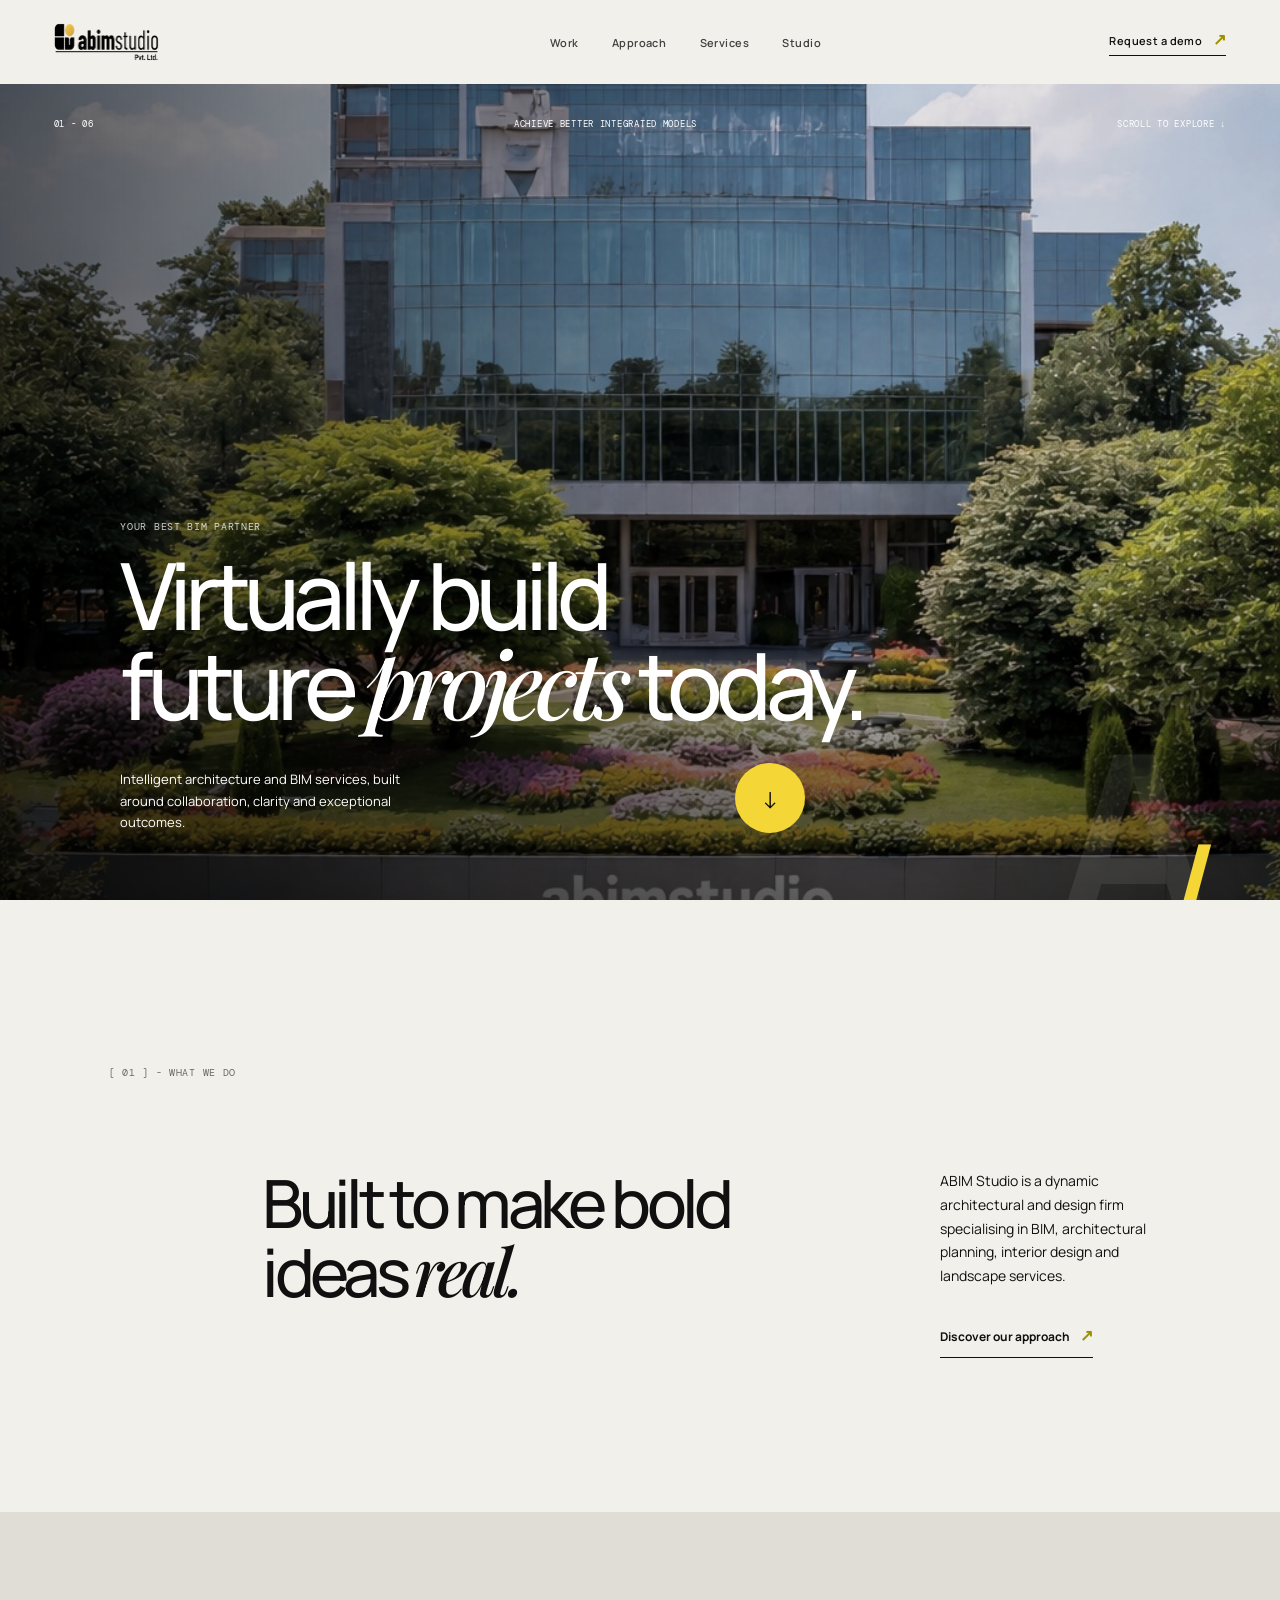
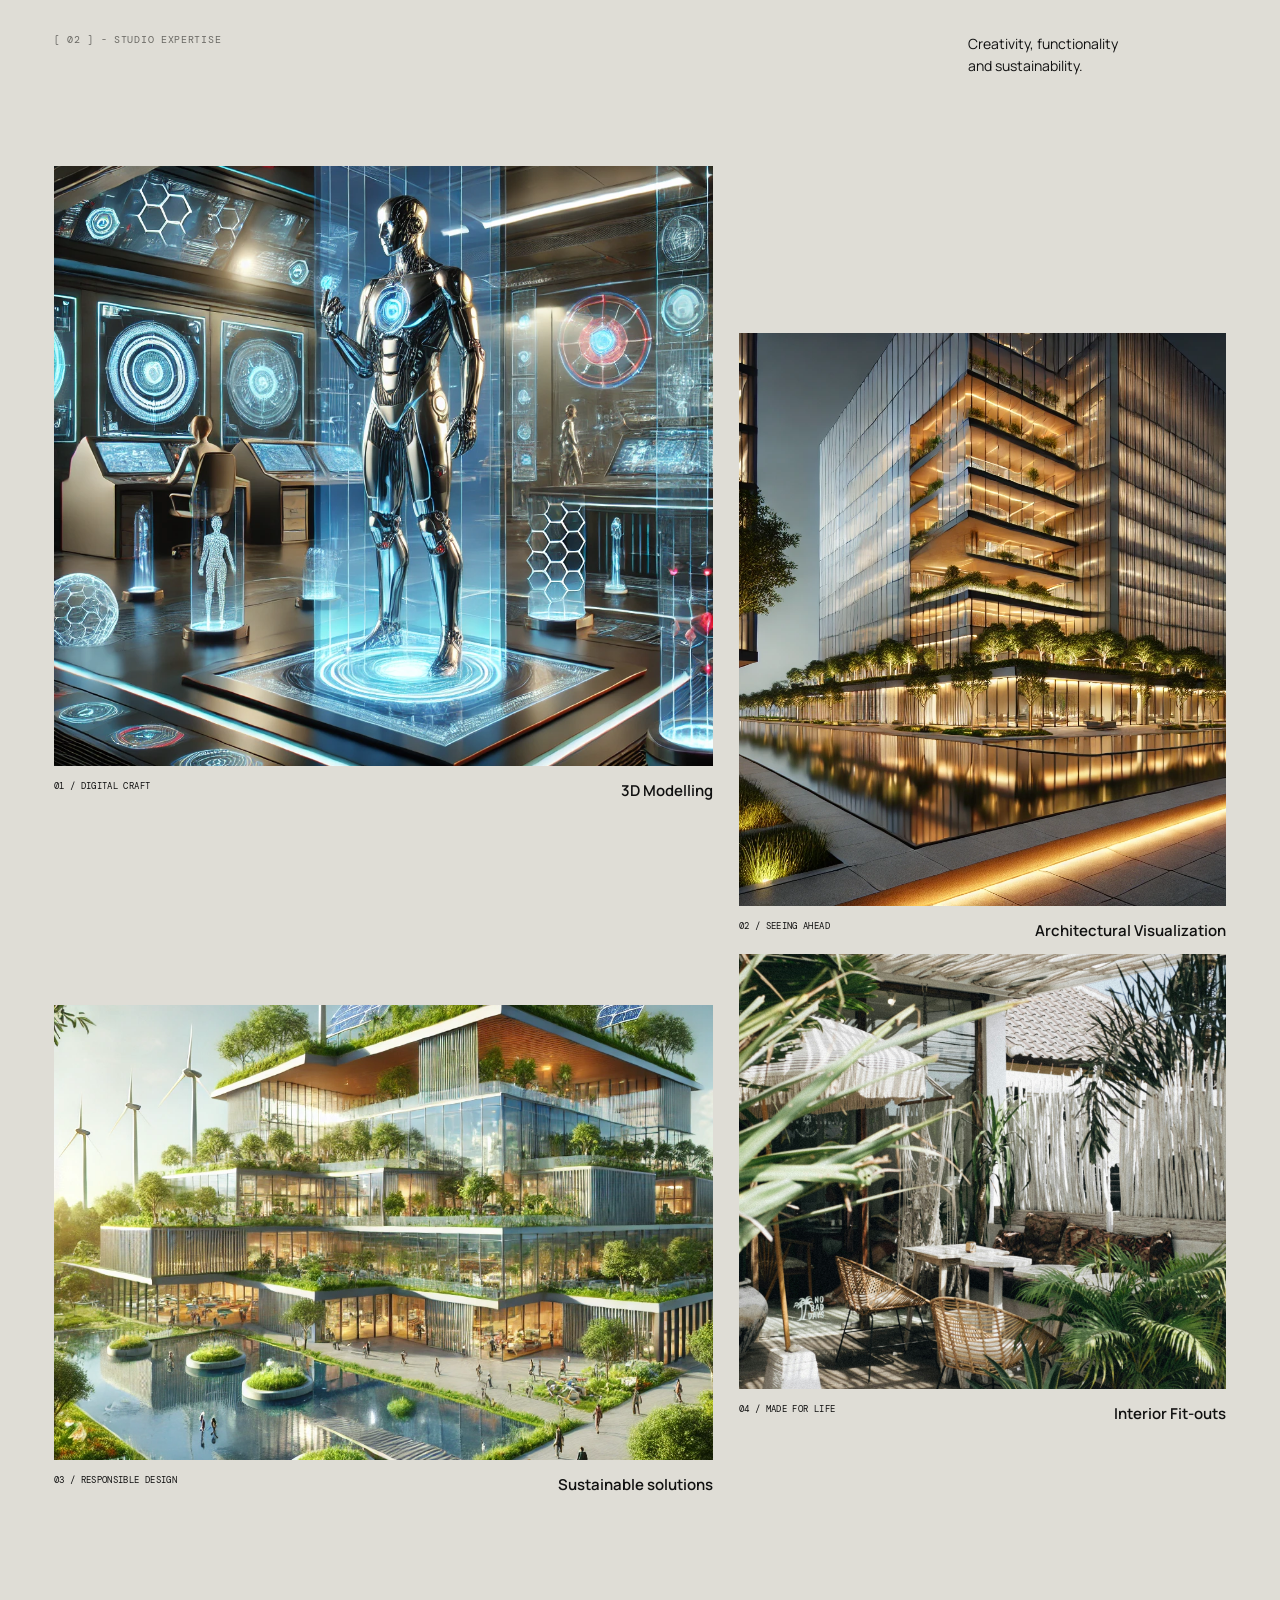
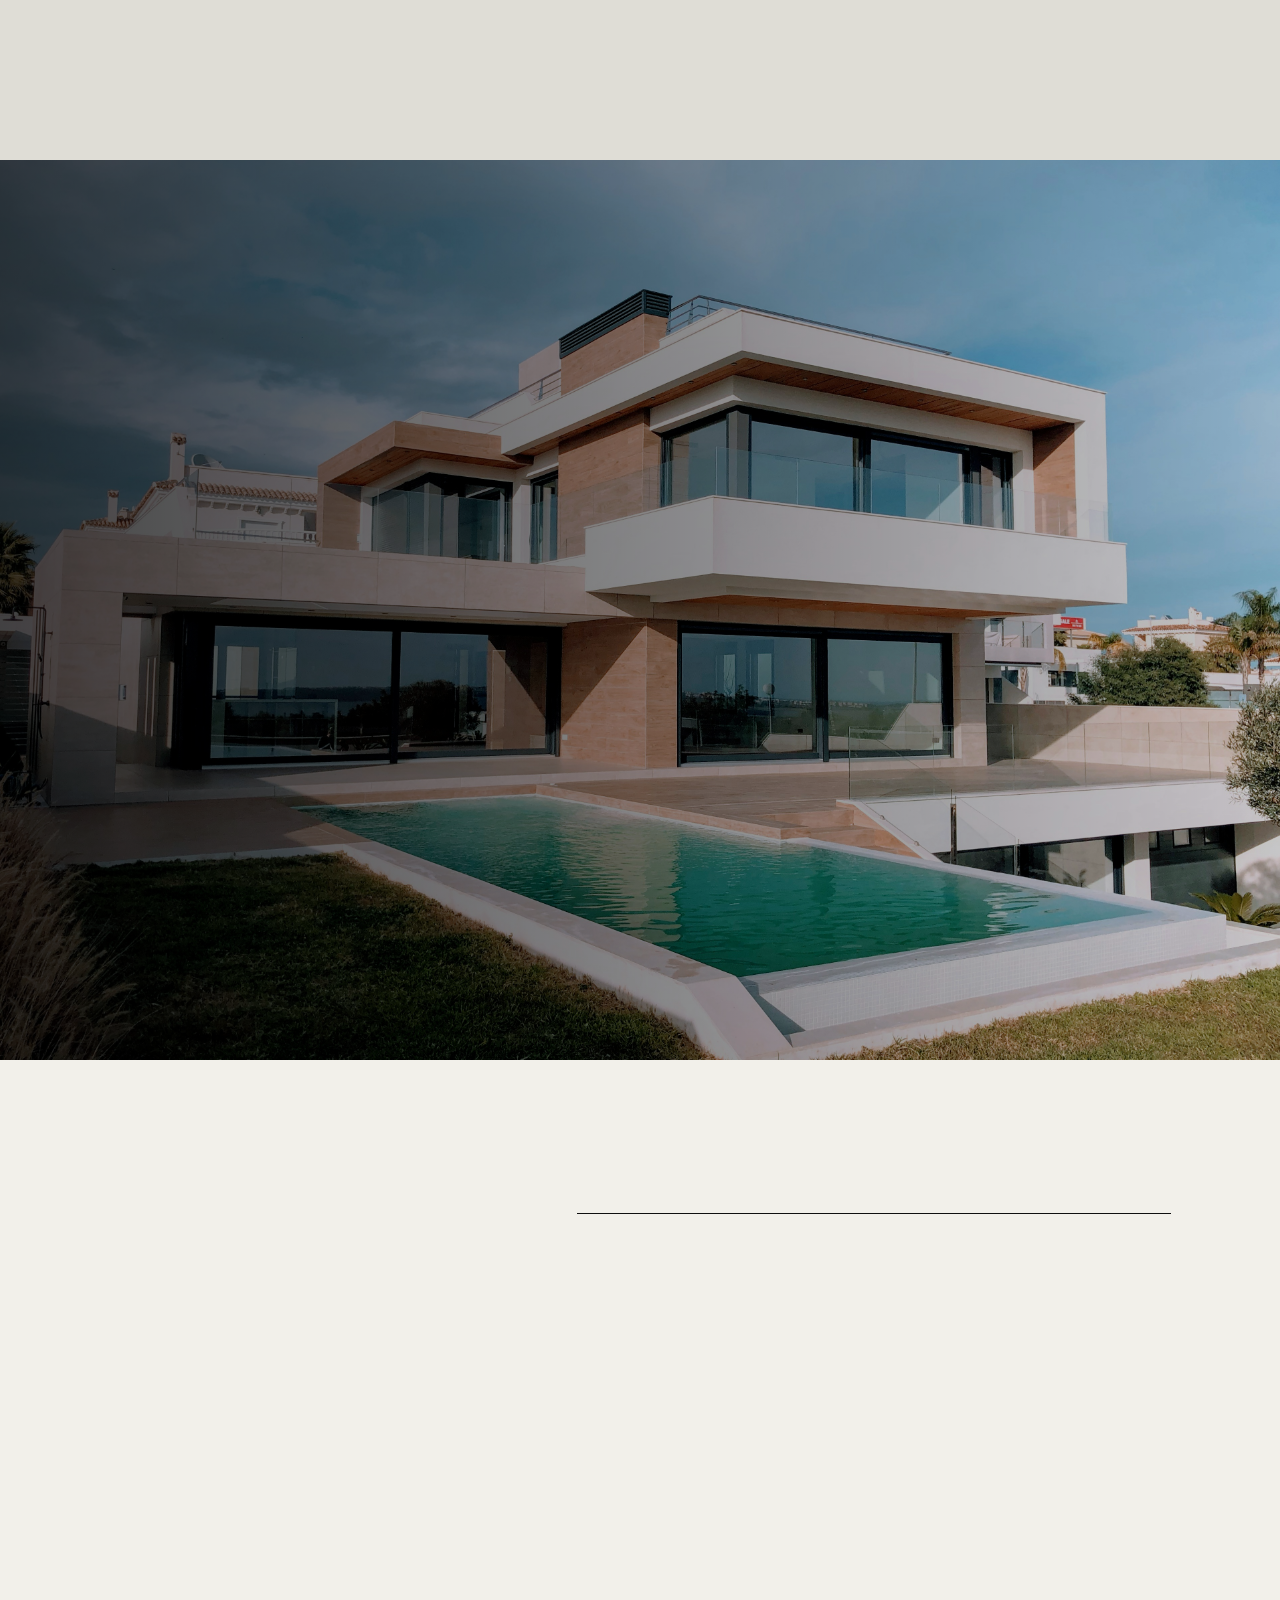
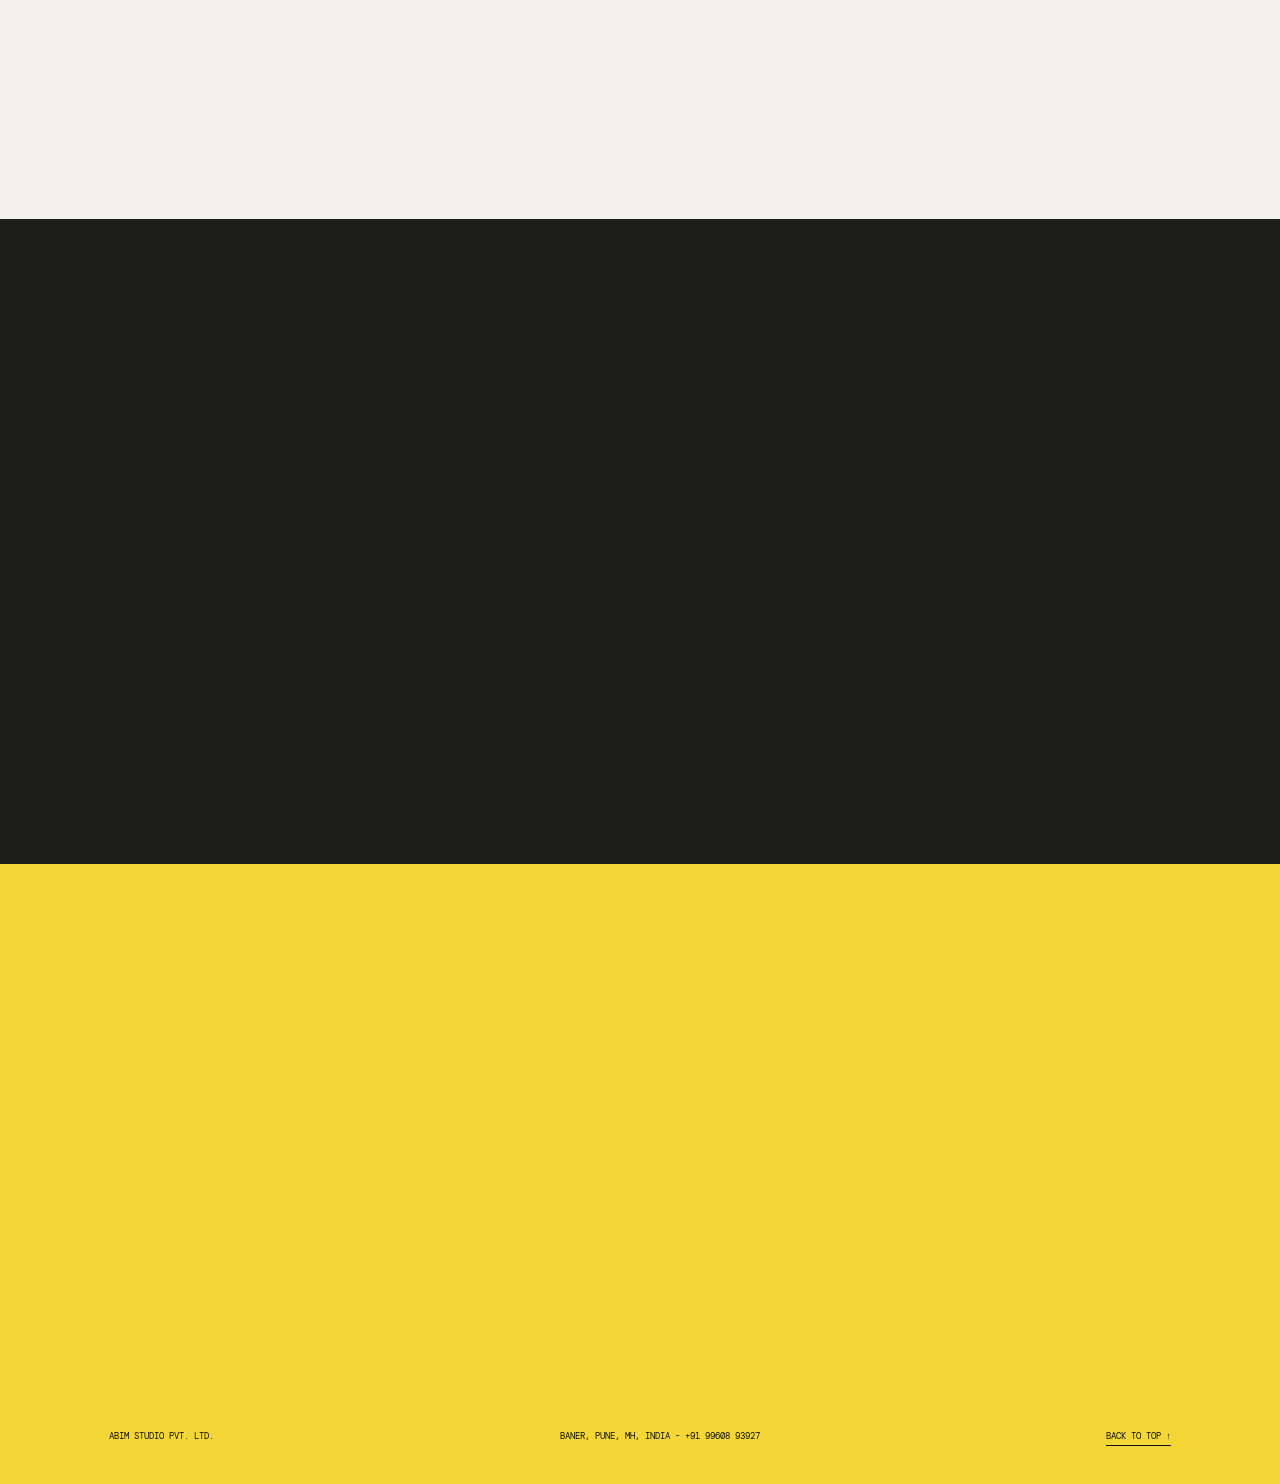
==== index.html @ 3aa5cc23 "Create responsive ABIM Studio website" ====
<!doctype html>
<html lang="en">
  <head>
    <meta charset="UTF-8" />
    <meta name="viewport" content="width=device-width, initial-scale=1.0" />
    <meta name="description" content="ABIM Studio Pvt. Ltd. - Your Best BIM Partner." />
    <title>ABIM Studio Pvt. Ltd. - Your Best BIM Partner</title>
    <link rel="preconnect" href="https://fonts.googleapis.com" />
    <link rel="preconnect" href="https://fonts.gstatic.com" crossorigin />
    <link href="https://fonts.googleapis.com/css2?family=DM+Mono:wght@400;500&family=Manrope:wght@400;500;600;700;800&family=Playfair+Display:ital,wght@0,500;0,600;1,500&display=swap" rel="stylesheet" />
    <link rel="stylesheet" href="style.css" />
  </head>
  <body>
    <div class="cursor-orb" aria-hidden="true"></div>
    <header class="site-header">
      <a class="brand" href="#top" aria-label="ABIM Studio home"><img src="static/images/Logo%20copy.png" alt="ABIM Studio Pvt. Ltd." /></a>
      <nav class="desktop-nav" aria-label="Main navigation"><a href="#work">Work</a><a href="#approach">Approach</a><a href="#services">Services</a><a href="#studio">Studio</a></nav>
      <a class="header-cta" href="#contact">Request a demo <span>&nearr;</span></a>
      <button class="menu-toggle" aria-label="Open menu" aria-expanded="false"><span></span><span></span></button>
    </header>
    <div class="mobile-menu" aria-hidden="true"><a href="#work">Work</a><a href="#approach">Approach</a><a href="#services">Services</a><a href="#studio">Studio</a><a href="#contact">Contact</a></div>
    <main id="top">
      <section class="hero">
        <div class="hero-image" role="img" aria-label="ABIM Studio architectural project"></div><div class="hero-scrim"></div>
        <div class="hero-topline"><span>01 - 06</span><span>Achieve Better Integrated Models</span><span>Scroll to explore &darr;</span></div>
        <div class="hero-content">
          <p class="eyebrow light reveal">Your best BIM partner</p>
          <h1 class="reveal">Virtually build<br />future <i>projects</i> today.</h1>
          <div class="hero-bottom reveal"><p>Intelligent architecture and BIM services, built around collaboration, clarity and exceptional outcomes.</p><a class="round-link" href="#work" aria-label="Explore ABIM Studio expertise">&darr;</a></div>
        </div>
        <div class="hero-number" aria-hidden="true">A<span>/</span></div>
      </section>
      <section class="intro" id="approach">
        <p class="section-label reveal">[ 01 ] - What we do</p>
        <div class="intro-copy"><h2 class="reveal">Built to make bold ideas <i>real.</i></h2><div class="intro-detail reveal"><p>ABIM Studio is a dynamic architectural and design firm specialising in BIM, architectural planning, interior design and landscape services.</p><a class="text-link" href="#services">Discover our approach <span>&nearr;</span></a></div></div>
      </section>
      <section class="projects" id="work">
        <div class="projects-head"><p class="section-label reveal">[ 02 ] - Studio expertise</p><p class="reveal">Creativity, functionality<br />and sustainability.</p></div>
        <div class="project-grid">
          <article class="project project-feature reveal"><a href="#services" class="project-image"><img src="static/images/3d%20modeling.webp" alt="3D architectural model" /><span class="project-arrow">&nearr;</span></a><div class="project-meta"><span>01 / Digital craft</span><h3>3D Modelling</h3></div></article>
          <article class="project project-tall reveal"><a href="#services" class="project-image"><img src="static/images/Architectural%20Visualization.webp" alt="Architectural visualisation" /><span class="project-arrow">&nearr;</span></a><div class="project-meta"><span>02 / Seeing ahead</span><h3>Architectural Visualization</h3></div></article>
          <article class="project project-wide reveal"><a href="#services" class="project-image"><img src="static/images/Sustainable%20Design%20Solutions.webp" alt="Sustainable building design" /><span class="project-arrow">&nearr;</span></a><div class="project-meta"><span>03 / Responsible design</span><h3>Sustainable solutions</h3></div></article>
          <article class="project project-small reveal"><a href="#services" class="project-image"><img src="static/images/Interior%20fit.jpg" alt="Interior fit out" /><span class="project-arrow">&nearr;</span></a><div class="project-meta"><span>04 / Made for life</span><h3>Interior Fit-outs</h3></div></article>
        </div>
        <a class="all-projects reveal" href="#services">Explore all services <span>&nearr;</span></a>
      </section>
      <section class="statement"><div class="statement-image"></div><div class="statement-content"><p class="section-label light reveal">[ 03 ] - Better together</p><blockquote class="reveal">&ldquo;We bring your vision to life with the clarity,<br /><i>craft and confidence to build it well.</i>&rdquo;</blockquote><span class="quote-attribution reveal">- ABIM STUDIO PVT. LTD.</span></div></section>
      <section class="services" id="services">
        <div class="services-title"><p class="section-label reveal">[ 04 ] - Capabilities</p><h2 class="reveal">Thinking in<br /><i>dimensions.</i></h2></div>
        <div class="service-list">
          <article class="service reveal"><span>01</span><h3>3D Modelling</h3><p>Detailed digital representations for visual exploration and a precise understanding of space.</p><span class="service-icon">&nearr;</span></article>
          <article class="service reveal"><span>02</span><h3>Architectural Visualization</h3><p>High-quality images and animation that make confident decisions possible before construction.</p><span class="service-icon">&nearr;</span></article>
          <article class="service reveal"><span>03</span><h3>Project Clash Coordination</h3><p>Potential conflicts identified and resolved early for seamless project execution.</p><span class="service-icon">&nearr;</span></article>
          <article class="service reveal"><span>04</span><h3>Construction Documentation</h3><p>Precise drawings and specifications that protect design intent through construction.</p><span class="service-icon">&nearr;</span></article>
        </div>
      </section>
      <section class="studio" id="studio"><div class="studio-image reveal"><img src="static/images/why%20abim%20page.webp" alt="ABIM Studio architectural work" /></div><div class="studio-copy"><p class="section-label reveal">[ 05 ] - The studio</p><h2 class="reveal">A practice for<br />the <i>possible.</i></h2><p class="reveal">We combine innovative design thinking with BIM expertise to deliver intelligent, efficient building models and superior project outcomes.</p><a class="text-link reveal" href="#contact">Work with us <span>&nearr;</span></a></div></section>
      <section class="contact" id="contact"><p class="section-label light reveal">[ 06 ] - Contact</p><h2 class="reveal">Have something<br /><i>worth building?</i></h2><a class="contact-link reveal" href="mailto:admin@abimstudio.in">admin@abimstudio.in <span>&nearr;</span></a><div class="contact-foot"><span>ABIM Studio Pvt. Ltd.</span><span>Baner, Pune, MH, India - +91 99608 93927</span><a href="#top">Back to top &uarr;</a></div></section>
    </main>
    <script src="script.js"></script>
  </body>
</html>
---- style.css ----
:root{--ink:#101010;--paper:#f2f0ea;--acid:#f4d737;--line:#c9c7c0;--muted:#6a6964;--sans:"Manrope",Arial,sans-serif;--serif:"Playfair Display",Georgia,serif;--mono:"DM Mono",monospace}*{box-sizing:border-box}html{scroll-behavior:smooth}body{margin:0;background:var(--paper);color:var(--ink);font-family:var(--sans);cursor:none}a{color:inherit;text-decoration:none}.site-header{align-items:center;background:var(--paper);color:var(--ink);display:flex;height:84px;justify-content:space-between;left:0;padding:0 4.2vw;position:absolute;right:0;top:0;z-index:20}.brand{align-items:center;display:flex}.brand img{display:block;height:38px;width:auto}.desktop-nav{display:flex;gap:2.6vw;margin-left:8vw}.desktop-nav a,.header-cta{font-size:11px;font-weight:600;letter-spacing:.04em}.desktop-nav a{opacity:.78}.desktop-nav a:hover{opacity:1}.header-cta{border-bottom:1px solid var(--ink);padding-bottom:5px}.header-cta span,.text-link span,.contact-link span{color:#9b9100;font-size:16px;margin-left:8px}.menu-toggle,.mobile-menu{display:none}.hero{background:#191919;color:#fff;height:max(700px,100vh);min-height:680px;overflow:hidden;position:relative}.hero-image,.hero-scrim{inset:0;position:absolute}.hero-image{animation:slowZoom 18s ease-out both;background:url("static/images/abimstudio.jpeg") center 50%/cover no-repeat;filter:saturate(.72)}.hero-scrim{background:linear-gradient(90deg,rgba(0,0,0,.63),rgba(0,0,0,.10) 68%),linear-gradient(0deg,rgba(0,0,0,.58),transparent 40%)}.hero-topline{display:flex;font:9px var(--mono);justify-content:space-between;left:4.2vw;letter-spacing:.08em;position:absolute;right:4.2vw;top:118px;text-transform:uppercase}.hero-content{bottom:7.4vh;left:9.4vw;position:absolute;right:9.4vw;z-index:2}.eyebrow,.section-label{font:10px var(--mono);letter-spacing:.07em;text-transform:uppercase}.light{color:rgba(255,255,255,.78)}.hero h1{font-size:clamp(54px,7.25vw,118px);font-weight:500;letter-spacing:-.073em;line-height:.94;margin:18px 0 35px;max-width:1000px}.hero h1 i,.intro h2 i,.statement i,.services h2 i,.studio h2 i,.contact h2 i{font-family:var(--serif);font-weight:500}.hero-bottom{align-items:end;display:flex;justify-content:space-between;max-width:685px}.hero-bottom p{font-size:13px;line-height:1.65;margin:0;max-width:285px}.round-link{align-items:center;background:var(--acid);border-radius:50%;color:#111;display:flex;font-size:23px;height:70px;justify-content:center;transition:transform .3s;width:70px}.round-link:hover{transform:rotate(-35deg)}.hero-number{bottom:-24px;color:rgba(255,255,255,.08);font-size:230px;font-weight:700;letter-spacing:-.17em;line-height:.8;position:absolute;right:8vw}.hero-number span{color:var(--acid);font-size:105px}.intro{padding:13vw 8.5vw 12vw}.section-label{color:var(--muted);margin:0}.intro-copy{display:grid;gap:7vw;grid-template-columns:1.65fr .65fr;margin:7vw 0 0 12vw}.intro h2,.services h2,.studio h2,.contact h2{font-size:clamp(39px,5.2vw,84px);font-weight:500;letter-spacing:-.07em;line-height:1.01;margin:0}.intro-detail{align-self:end;font-size:14px;line-height:1.7}.intro-detail p{margin:0 0 34px}.text-link{border-bottom:1px solid var(--ink);display:inline-block;font-size:12px;font-weight:700;padding-bottom:8px}.projects{background:#dfddd6;padding:9.5vw 4.2vw}.projects-head{align-items:start;display:flex;justify-content:space-between;margin-bottom:7vw}.projects-head>p:last-child{font-size:14px;line-height:1.55;margin:0;width:22%}.project-grid{display:grid;gap:5vw 2vw;grid-template-columns:1.15fr .85fr}.project{margin:0}.project-tall{margin-top:13vw}.project-wide{grid-column:1}.project-small{margin-top:-4vw}.project-image{background:#b0afa9;display:block;overflow:hidden;position:relative}.project-feature .project-image{aspect-ratio:1.1}.project-tall .project-image{aspect-ratio:.85}.project-wide .project-image{aspect-ratio:1.45}.project-small .project-image{aspect-ratio:1.12}.project-image img{display:block;height:100%;object-fit:cover;transition:transform .7s cubic-bezier(.2,.65,.2,1);width:100%}.project-image:hover img{transform:scale(1.055)}.project-arrow{align-items:center;background:var(--acid);border-radius:50%;bottom:18px;display:flex;font-size:21px;height:48px;justify-content:center;opacity:0;position:absolute;right:18px;transform:translateY(12px);transition:.35s;width:48px}.project-image:hover .project-arrow{opacity:1;transform:none}.project-meta{display:flex;justify-content:space-between;margin-top:14px}.project-meta span{font:9px var(--mono);letter-spacing:.04em;text-transform:uppercase}.project-meta h3{font-size:15px;font-weight:600;margin:0}.all-projects{border-bottom:1px solid var(--ink);display:inline-block;font-size:13px;font-weight:700;margin:9vw 0 0 12vw;padding-bottom:9px}.all-projects span{color:#9b9100;margin-left:8px}.statement{color:#fff;height:80vw;max-height:900px;min-height:640px;overflow:hidden;position:relative}.statement-image{background:linear-gradient(90deg,rgba(0,0,0,.74),rgba(0,0,0,.2)),url("static/images/project.jpg") center/cover;inset:0;position:absolute;transform:scale(1.02)}.statement-content{bottom:12%;left:8.5vw;position:absolute;z-index:1}.statement .section-label{color:var(--acid)}blockquote{font-size:clamp(29px,4.35vw,68px);letter-spacing:-.06em;line-height:1.12;margin:4vw 0 26px}.quote-attribution{font:10px var(--mono);letter-spacing:.09em}.services{display:grid;grid-template-columns:1fr 1.55fr;padding:12vw 8.5vw}.service-list{border-top:1px solid var(--ink);margin-left:4vw}.service{align-items:start;border-bottom:1px solid var(--line);display:grid;gap:2vw;grid-template-columns:40px 1fr 1fr 20px;padding:27px 0}.service>span:first-child{font:10px var(--mono);padding-top:7px}.service h3{font-size:20px;letter-spacing:-.04em;margin:0}.service p{font-size:12px;line-height:1.55;margin:2px 0 0}.service-icon{font-size:18px;transition:transform .3s}.service:hover .service-icon{transform:translate(4px,-4px)}.studio{background:#1d1d1b;color:#fff;display:grid;grid-template-columns:1fr 1fr;min-height:640px}.studio-image{overflow:hidden}.studio-image img{height:100%;object-fit:cover;width:100%}.studio-copy{align-self:center;padding:12% 17%}.studio-copy .section-label{color:var(--acid)}.studio-copy h2{margin:5vw 0 5.5vw}.studio-copy>p:not(.section-label){font-size:14px;line-height:1.7;max-width:390px}.studio-copy .text-link{border-color:#fff;margin-top:27px}.contact{background:var(--acid);min-height:620px;padding:8vw 8.5vw 3vw;position:relative}.contact .section-label{color:#444}.contact h2{margin-top:7vw}.contact-link{border-bottom:1px solid var(--ink);display:inline-block;font-size:clamp(18px,2.2vw,30px);font-weight:600;margin-top:5vw;padding-bottom:9px}.contact-link span{color:var(--ink)}.contact-foot{bottom:3vw;display:flex;font:9px var(--mono);justify-content:space-between;left:8.5vw;position:absolute;right:8.5vw;text-transform:uppercase}.contact-foot a{border-bottom:1px solid var(--ink);padding-bottom:3px}.cursor-orb{background:var(--acid);border-radius:50%;height:13px;left:0;mix-blend-mode:difference;pointer-events:none;position:fixed;top:0;transform:translate(-50%,-50%);transition:width .2s,height .2s;z-index:100}.reveal{opacity:0;transform:translateY(22px);transition:opacity .8s ease,transform .8s cubic-bezier(.2,.65,.2,1)}.reveal.visible{opacity:1;transform:none}@keyframes slowZoom{from{transform:scale(1.08)}to{transform:scale(1)}}
@media(max-width:760px){body{cursor:auto}.cursor-orb{display:none}.site-header{height:72px;padding:0 22px}.brand img{height:31px}.desktop-nav,.header-cta{display:none}.menu-toggle{background:transparent;border:0;display:grid;gap:6px;padding:8px}.menu-toggle span{background:var(--ink);display:block;height:1px;width:26px}.menu-toggle[aria-expanded="true"] span:first-child{transform:translateY(3.5px) rotate(45deg)}.menu-toggle[aria-expanded="true"] span:last-child{transform:translateY(-3.5px) rotate(-45deg)}.mobile-menu{background:var(--acid);display:flex;flex-direction:column;gap:4vh;inset:0;padding:115px 10vw;position:fixed;transform:translateY(-100%);transition:transform .5s cubic-bezier(.2,.7,.2,1);z-index:15}.mobile-menu.open{transform:none}.mobile-menu a{font-size:clamp(38px,10vw,60px);letter-spacing:-.07em}.hero{height:100svh;min-height:600px}.hero-topline{left:22px;right:22px;top:100px}.hero-topline span:nth-child(2){display:none}.hero-content{bottom:42px;left:22px;right:22px}.hero h1{font-size:clamp(47px,13vw,75px);margin:14px 0 27px}.hero-bottom{align-items:end}.hero-bottom p{font-size:11px;max-width:212px}.round-link{height:54px;width:54px}.hero-number{font-size:145px;right:16vw}.hero-number span{font-size:65px}.intro{padding:84px 22px}.intro-copy{display:block;margin:50px 0 0}.intro h2{font-size:42px}.intro-detail{font-size:13px;margin-top:44px;max-width:330px}.projects{padding:74px 22px}.projects-head{display:block;margin-bottom:52px}.projects-head>p:last-child{font-size:12px;margin-top:28px;width:auto}.project-grid{display:block}.project{margin:0 0 48px!important}.project-tall .project-image{aspect-ratio:1.06}.project-wide .project-image{aspect-ratio:1.15}.project-meta{display:block;margin-top:11px}.project-meta h3{font-size:15px;margin-top:6px}.all-projects{margin:25px 0 0}.statement{height:122vw;min-height:530px}.statement-content{bottom:52px;left:22px;right:22px}blockquote{font-size:30px;margin:40px 0 20px}.services{display:block;padding:78px 22px}.services h2{font-size:48px;margin-top:44px}.service-list{margin:57px 0 0}.service{gap:10px;grid-template-columns:25px 1fr 18px;padding:22px 0}.service p{grid-column:2/4;margin-top:0}.service h3{font-size:18px}.studio{display:flex;flex-direction:column;min-height:0}.studio-image{height:83vw}.studio-copy{padding:68px 22px 76px}.studio-copy h2{font-size:49px;margin:39px 0}.studio-copy>p:not(.section-label){font-size:13px}.contact{min-height:570px;padding:68px 22px 25px}.contact h2{font-size:48px;margin-top:58px}.contact-link{font-size:19px;margin-top:55px}.contact-foot{bottom:25px;left:22px;right:22px}.contact-foot span:nth-child(2){display:none}}@media(prefers-reduced-motion:reduce){*,html{scroll-behavior:auto!important;transition:none!important;animation:none!important}.reveal{opacity:1;transform:none}}
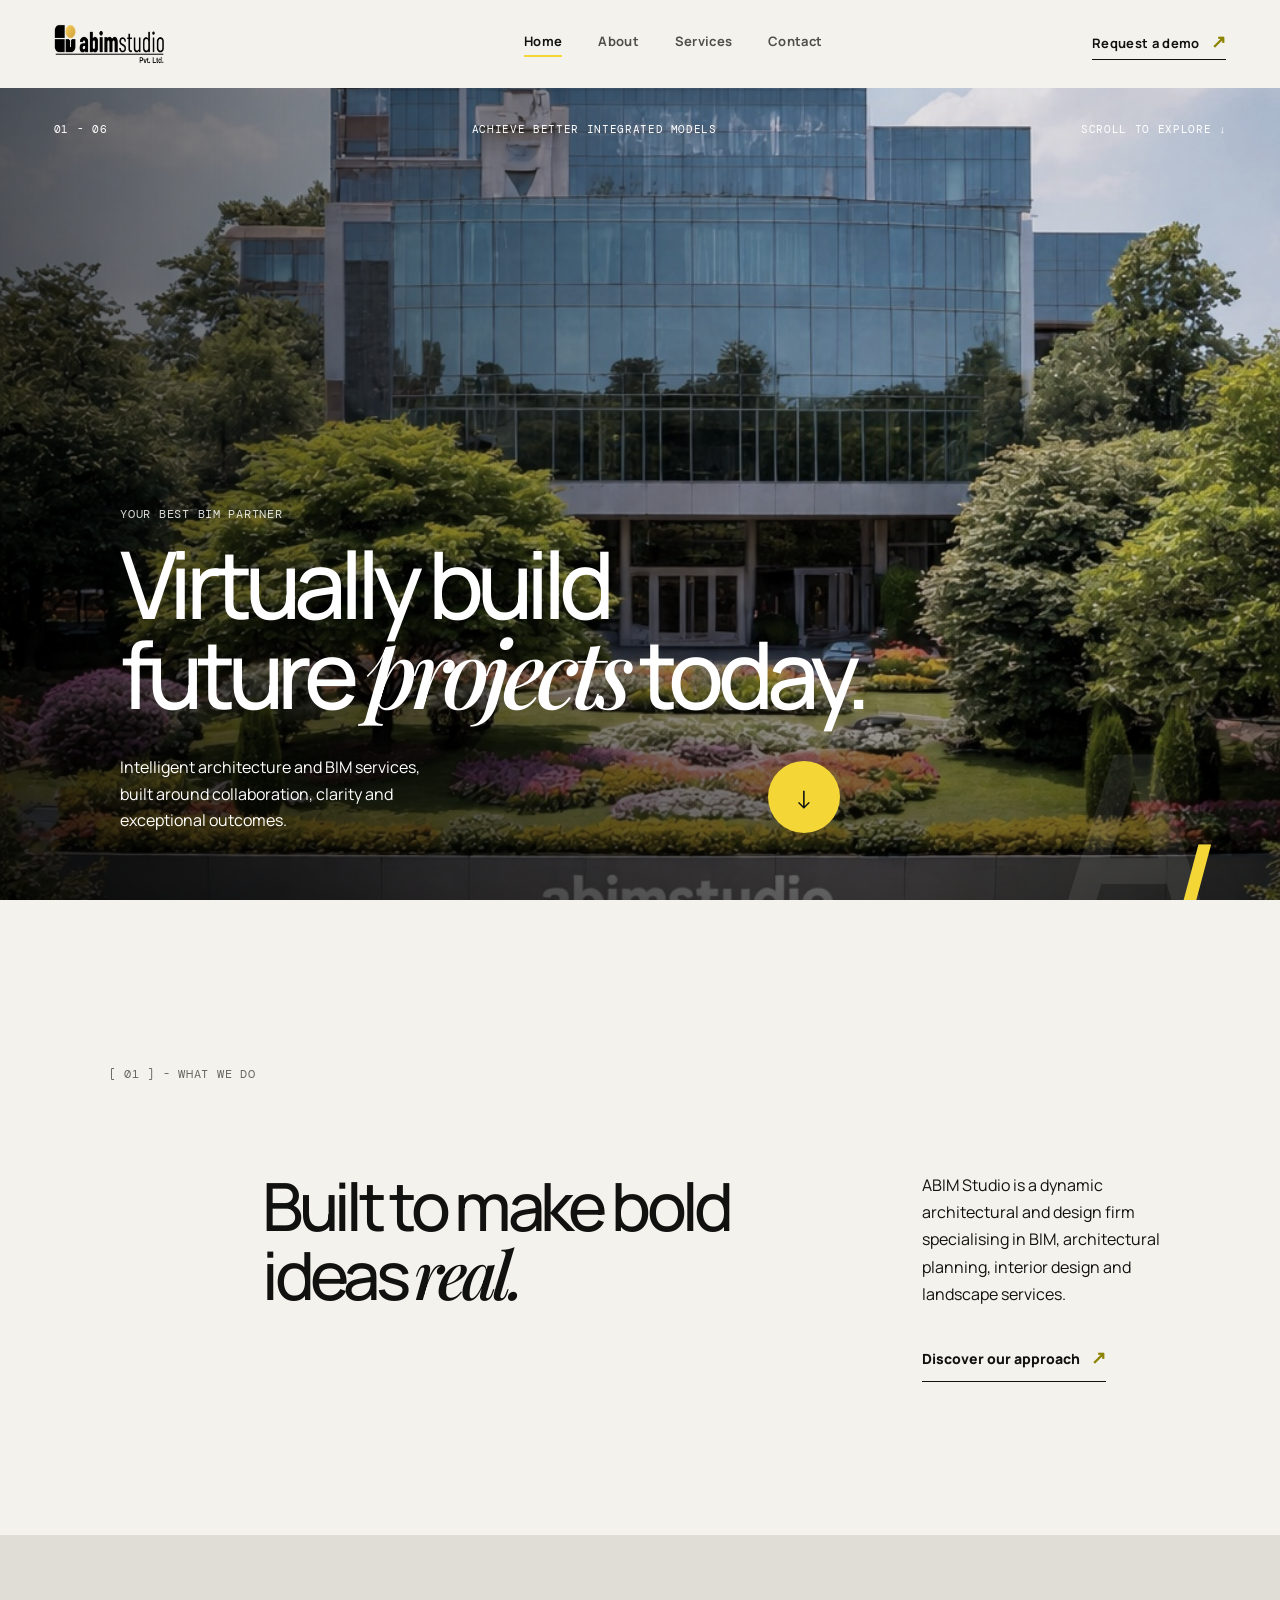
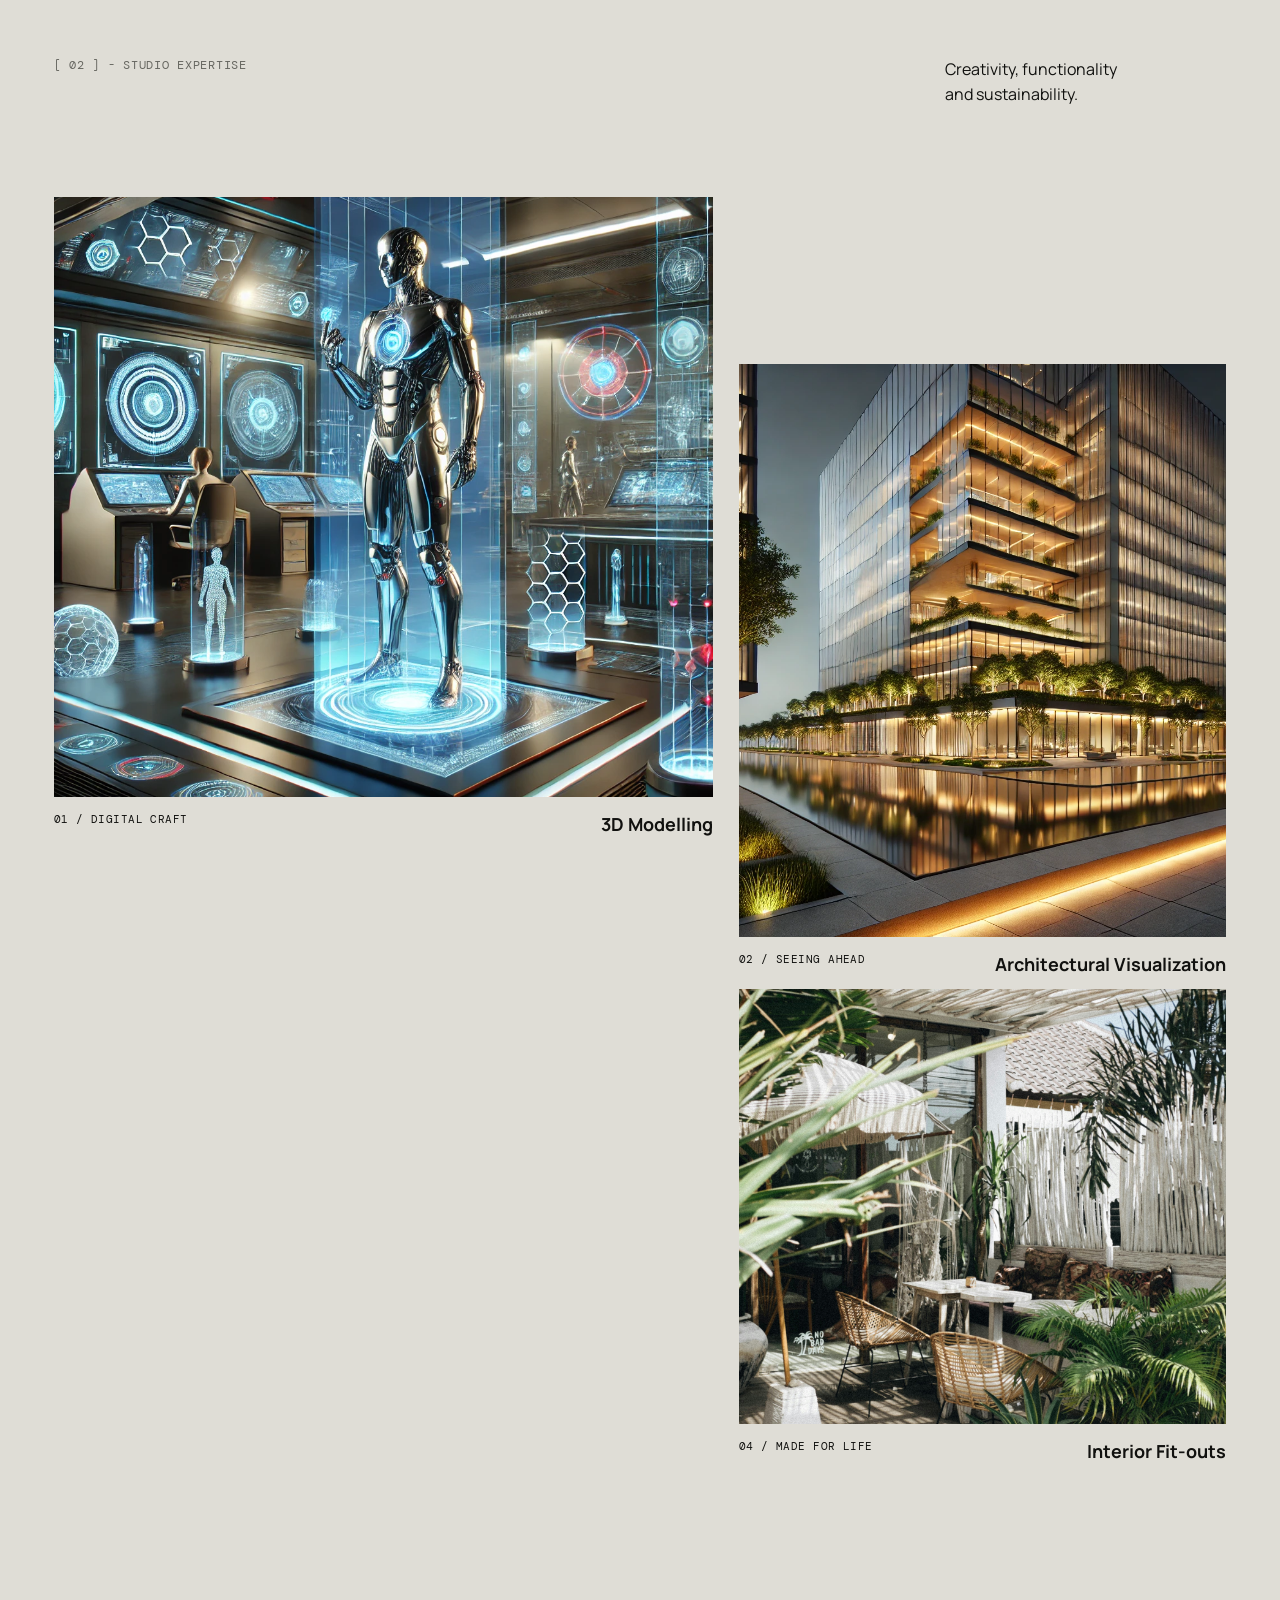
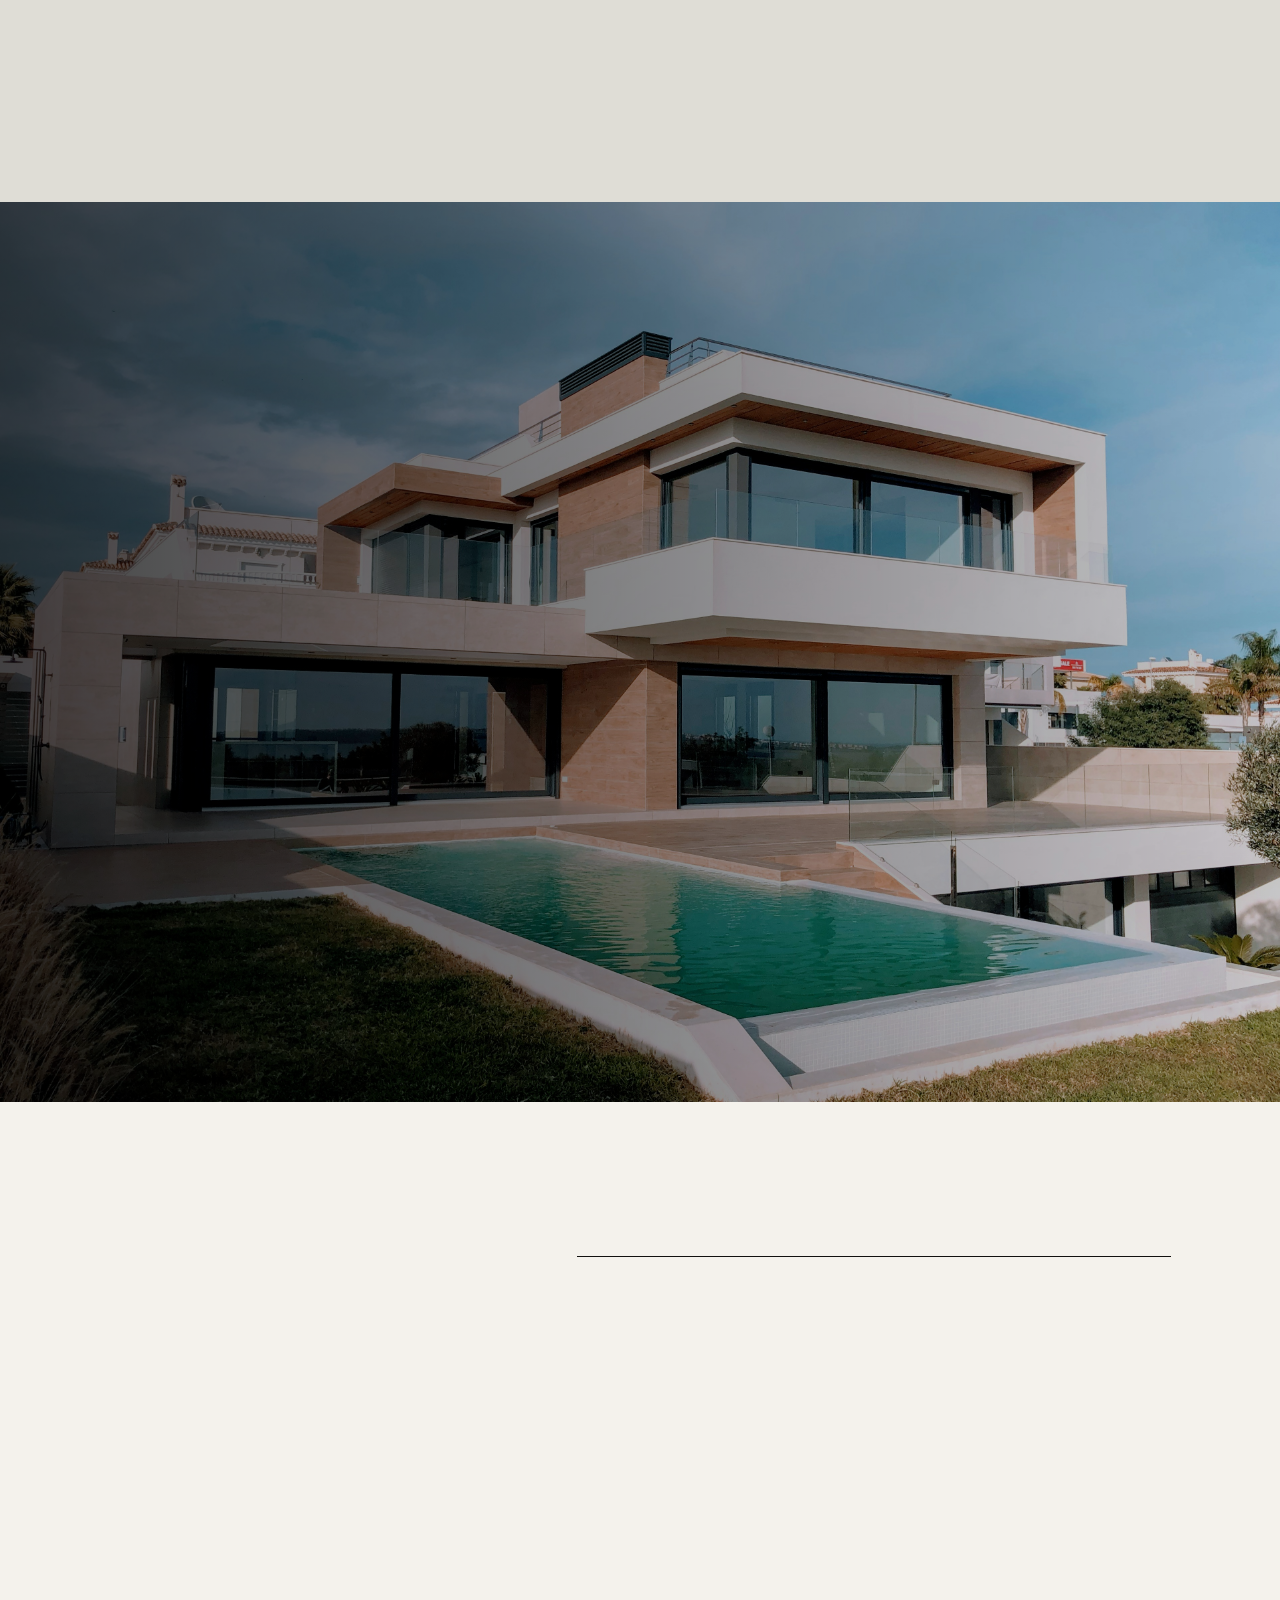
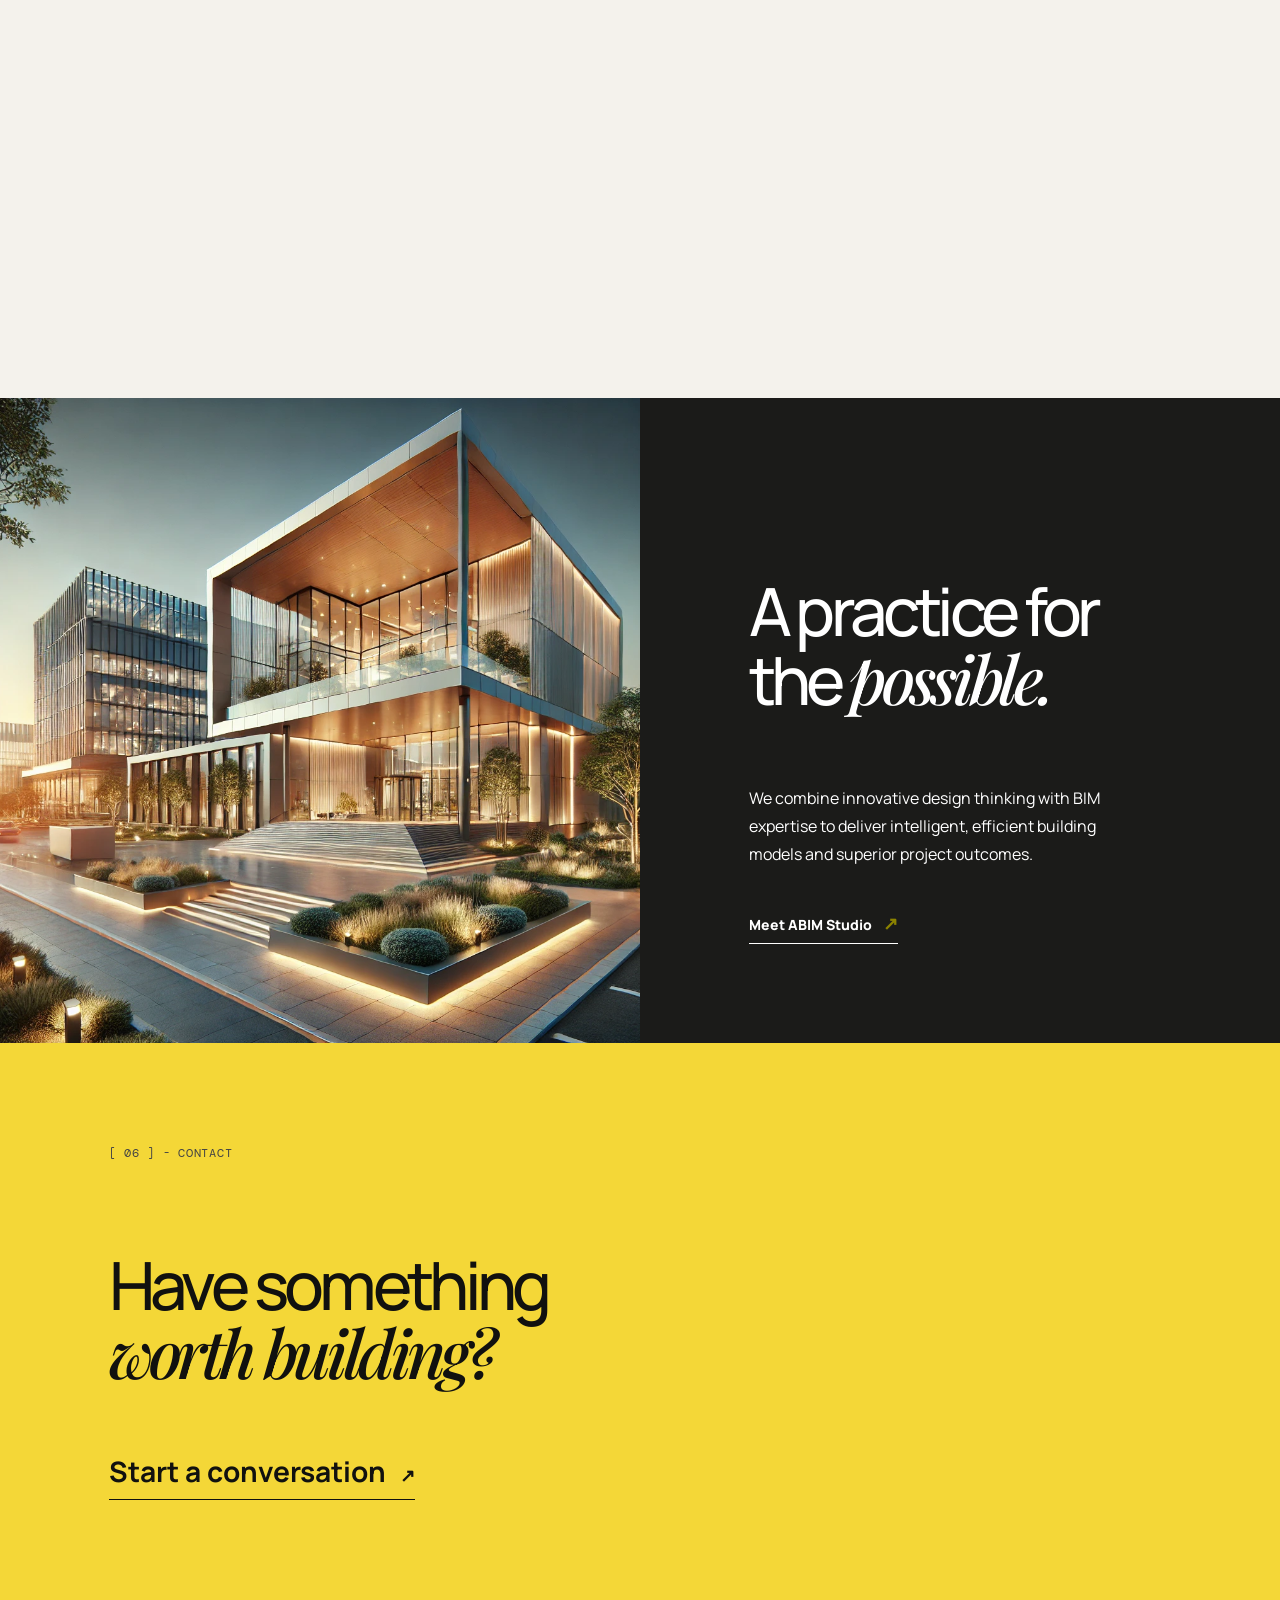
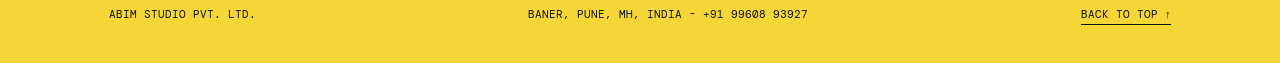
==== commit 1d06d7c4: "Improve typography and add ABIM multipage website" ====
--- a/index.html
+++ b/index.html
@@ -11,14 +11,13 @@
     <link rel="stylesheet" href="style.css" />
   </head>
   <body>
-    <div class="cursor-orb" aria-hidden="true"></div>
     <header class="site-header">
       <a class="brand" href="#top" aria-label="ABIM Studio home"><img src="static/images/Logo%20copy.png" alt="ABIM Studio Pvt. Ltd." /></a>
-      <nav class="desktop-nav" aria-label="Main navigation"><a href="#work">Work</a><a href="#approach">Approach</a><a href="#services">Services</a><a href="#studio">Studio</a></nav>
-      <a class="header-cta" href="#contact">Request a demo <span>&nearr;</span></a>
+      <nav class="desktop-nav" aria-label="Main navigation"><a href="index.html" aria-current="page">Home</a><a href="about.html">About</a><a href="services.html">Services</a><a href="contact.html">Contact</a></nav>
+      <a class="header-cta" href="https://wa.me/919960893927" target="_blank" rel="noopener">Request a demo <span>&nearr;</span></a>
       <button class="menu-toggle" aria-label="Open menu" aria-expanded="false"><span></span><span></span></button>
     </header>
-    <div class="mobile-menu" aria-hidden="true"><a href="#work">Work</a><a href="#approach">Approach</a><a href="#services">Services</a><a href="#studio">Studio</a><a href="#contact">Contact</a></div>
+    <div class="mobile-menu" aria-hidden="true"><a href="index.html">Home</a><a href="about.html">About</a><a href="services.html">Services</a><a href="contact.html">Contact</a></div>
     <main id="top">
       <section class="hero">
         <div class="hero-image" role="img" aria-label="ABIM Studio architectural project"></div><div class="hero-scrim"></div>
@@ -42,7 +41,7 @@
           <article class="project project-wide reveal"><a href="#services" class="project-image"><img src="static/images/Sustainable%20Design%20Solutions.webp" alt="Sustainable building design" /><span class="project-arrow">&nearr;</span></a><div class="project-meta"><span>03 / Responsible design</span><h3>Sustainable solutions</h3></div></article>
           <article class="project project-small reveal"><a href="#services" class="project-image"><img src="static/images/Interior%20fit.jpg" alt="Interior fit out" /><span class="project-arrow">&nearr;</span></a><div class="project-meta"><span>04 / Made for life</span><h3>Interior Fit-outs</h3></div></article>
         </div>
-        <a class="all-projects reveal" href="#services">Explore all services <span>&nearr;</span></a>
+        <a class="all-projects reveal" href="services.html">Explore all six services <span>&nearr;</span></a>
       </section>
       <section class="statement"><div class="statement-image"></div><div class="statement-content"><p class="section-label light reveal">[ 03 ] - Better together</p><blockquote class="reveal">&ldquo;We bring your vision to life with the clarity,<br /><i>craft and confidence to build it well.</i>&rdquo;</blockquote><span class="quote-attribution reveal">- ABIM STUDIO PVT. LTD.</span></div></section>
       <section class="services" id="services">
@@ -54,8 +53,8 @@
           <article class="service reveal"><span>04</span><h3>Construction Documentation</h3><p>Precise drawings and specifications that protect design intent through construction.</p><span class="service-icon">&nearr;</span></article>
         </div>
       </section>
-      <section class="studio" id="studio"><div class="studio-image reveal"><img src="static/images/why%20abim%20page.webp" alt="ABIM Studio architectural work" /></div><div class="studio-copy"><p class="section-label reveal">[ 05 ] - The studio</p><h2 class="reveal">A practice for<br />the <i>possible.</i></h2><p class="reveal">We combine innovative design thinking with BIM expertise to deliver intelligent, efficient building models and superior project outcomes.</p><a class="text-link reveal" href="#contact">Work with us <span>&nearr;</span></a></div></section>
-      <section class="contact" id="contact"><p class="section-label light reveal">[ 06 ] - Contact</p><h2 class="reveal">Have something<br /><i>worth building?</i></h2><a class="contact-link reveal" href="mailto:admin@abimstudio.in">admin@abimstudio.in <span>&nearr;</span></a><div class="contact-foot"><span>ABIM Studio Pvt. Ltd.</span><span>Baner, Pune, MH, India - +91 99608 93927</span><a href="#top">Back to top &uarr;</a></div></section>
+      <section class="studio" id="studio"><div class="studio-image reveal"><img src="static/images/why%20abim%20page.webp" alt="ABIM Studio architectural work" /></div><div class="studio-copy"><p class="section-label reveal">[ 05 ] - The studio</p><h2 class="reveal">A practice for<br />the <i>possible.</i></h2><p class="reveal">We combine innovative design thinking with BIM expertise to deliver intelligent, efficient building models and superior project outcomes.</p><a class="text-link reveal" href="about.html">Meet ABIM Studio <span>&nearr;</span></a></div></section>
+      <section class="contact" id="contact"><p class="section-label light reveal">[ 06 ] - Contact</p><h2 class="reveal">Have something<br /><i>worth building?</i></h2><a class="contact-link reveal" href="contact.html">Start a conversation <span>&nearr;</span></a><div class="contact-foot"><span>ABIM Studio Pvt. Ltd.</span><span>Baner, Pune, MH, India - +91 99608 93927</span><a href="#top">Back to top &uarr;</a></div></section>
     </main>
     <script src="script.js"></script>
   </body>
--- a/style.css
+++ b/style.css
@@ -1,2 +1,3 @@
-:root{--ink:#101010;--paper:#f2f0ea;--acid:#f4d737;--line:#c9c7c0;--muted:#6a6964;--sans:"Manrope",Arial,sans-serif;--serif:"Playfair Display",Georgia,serif;--mono:"DM Mono",monospace}*{box-sizing:border-box}html{scroll-behavior:smooth}body{margin:0;background:var(--paper);color:var(--ink);font-family:var(--sans);cursor:none}a{color:inherit;text-decoration:none}.site-header{align-items:center;background:var(--paper);color:var(--ink);display:flex;height:84px;justify-content:space-between;left:0;padding:0 4.2vw;position:absolute;right:0;top:0;z-index:20}.brand{align-items:center;display:flex}.brand img{display:block;height:38px;width:auto}.desktop-nav{display:flex;gap:2.6vw;margin-left:8vw}.desktop-nav a,.header-cta{font-size:11px;font-weight:600;letter-spacing:.04em}.desktop-nav a{opacity:.78}.desktop-nav a:hover{opacity:1}.header-cta{border-bottom:1px solid var(--ink);padding-bottom:5px}.header-cta span,.text-link span,.contact-link span{color:#9b9100;font-size:16px;margin-left:8px}.menu-toggle,.mobile-menu{display:none}.hero{background:#191919;color:#fff;height:max(700px,100vh);min-height:680px;overflow:hidden;position:relative}.hero-image,.hero-scrim{inset:0;position:absolute}.hero-image{animation:slowZoom 18s ease-out both;background:url("static/images/abimstudio.jpeg") center 50%/cover no-repeat;filter:saturate(.72)}.hero-scrim{background:linear-gradient(90deg,rgba(0,0,0,.63),rgba(0,0,0,.10) 68%),linear-gradient(0deg,rgba(0,0,0,.58),transparent 40%)}.hero-topline{display:flex;font:9px var(--mono);justify-content:space-between;left:4.2vw;letter-spacing:.08em;position:absolute;right:4.2vw;top:118px;text-transform:uppercase}.hero-content{bottom:7.4vh;left:9.4vw;position:absolute;right:9.4vw;z-index:2}.eyebrow,.section-label{font:10px var(--mono);letter-spacing:.07em;text-transform:uppercase}.light{color:rgba(255,255,255,.78)}.hero h1{font-size:clamp(54px,7.25vw,118px);font-weight:500;letter-spacing:-.073em;line-height:.94;margin:18px 0 35px;max-width:1000px}.hero h1 i,.intro h2 i,.statement i,.services h2 i,.studio h2 i,.contact h2 i{font-family:var(--serif);font-weight:500}.hero-bottom{align-items:end;display:flex;justify-content:space-between;max-width:685px}.hero-bottom p{font-size:13px;line-height:1.65;margin:0;max-width:285px}.round-link{align-items:center;background:var(--acid);border-radius:50%;color:#111;display:flex;font-size:23px;height:70px;justify-content:center;transition:transform .3s;width:70px}.round-link:hover{transform:rotate(-35deg)}.hero-number{bottom:-24px;color:rgba(255,255,255,.08);font-size:230px;font-weight:700;letter-spacing:-.17em;line-height:.8;position:absolute;right:8vw}.hero-number span{color:var(--acid);font-size:105px}.intro{padding:13vw 8.5vw 12vw}.section-label{color:var(--muted);margin:0}.intro-copy{display:grid;gap:7vw;grid-template-columns:1.65fr .65fr;margin:7vw 0 0 12vw}.intro h2,.services h2,.studio h2,.contact h2{font-size:clamp(39px,5.2vw,84px);font-weight:500;letter-spacing:-.07em;line-height:1.01;margin:0}.intro-detail{align-self:end;font-size:14px;line-height:1.7}.intro-detail p{margin:0 0 34px}.text-link{border-bottom:1px solid var(--ink);display:inline-block;font-size:12px;font-weight:700;padding-bottom:8px}.projects{background:#dfddd6;padding:9.5vw 4.2vw}.projects-head{align-items:start;display:flex;justify-content:space-between;margin-bottom:7vw}.projects-head>p:last-child{font-size:14px;line-height:1.55;margin:0;width:22%}.project-grid{display:grid;gap:5vw 2vw;grid-template-columns:1.15fr .85fr}.project{margin:0}.project-tall{margin-top:13vw}.project-wide{grid-column:1}.project-small{margin-top:-4vw}.project-image{background:#b0afa9;display:block;overflow:hidden;position:relative}.project-feature .project-image{aspect-ratio:1.1}.project-tall .project-image{aspect-ratio:.85}.project-wide .project-image{aspect-ratio:1.45}.project-small .project-image{aspect-ratio:1.12}.project-image img{display:block;height:100%;object-fit:cover;transition:transform .7s cubic-bezier(.2,.65,.2,1);width:100%}.project-image:hover img{transform:scale(1.055)}.project-arrow{align-items:center;background:var(--acid);border-radius:50%;bottom:18px;display:flex;font-size:21px;height:48px;justify-content:center;opacity:0;position:absolute;right:18px;transform:translateY(12px);transition:.35s;width:48px}.project-image:hover .project-arrow{opacity:1;transform:none}.project-meta{display:flex;justify-content:space-between;margin-top:14px}.project-meta span{font:9px var(--mono);letter-spacing:.04em;text-transform:uppercase}.project-meta h3{font-size:15px;font-weight:600;margin:0}.all-projects{border-bottom:1px solid var(--ink);display:inline-block;font-size:13px;font-weight:700;margin:9vw 0 0 12vw;padding-bottom:9px}.all-projects span{color:#9b9100;margin-left:8px}.statement{color:#fff;height:80vw;max-height:900px;min-height:640px;overflow:hidden;position:relative}.statement-image{background:linear-gradient(90deg,rgba(0,0,0,.74),rgba(0,0,0,.2)),url("static/images/project.jpg") center/cover;inset:0;position:absolute;transform:scale(1.02)}.statement-content{bottom:12%;left:8.5vw;position:absolute;z-index:1}.statement .section-label{color:var(--acid)}blockquote{font-size:clamp(29px,4.35vw,68px);letter-spacing:-.06em;line-height:1.12;margin:4vw 0 26px}.quote-attribution{font:10px var(--mono);letter-spacing:.09em}.services{display:grid;grid-template-columns:1fr 1.55fr;padding:12vw 8.5vw}.service-list{border-top:1px solid var(--ink);margin-left:4vw}.service{align-items:start;border-bottom:1px solid var(--line);display:grid;gap:2vw;grid-template-columns:40px 1fr 1fr 20px;padding:27px 0}.service>span:first-child{font:10px var(--mono);padding-top:7px}.service h3{font-size:20px;letter-spacing:-.04em;margin:0}.service p{font-size:12px;line-height:1.55;margin:2px 0 0}.service-icon{font-size:18px;transition:transform .3s}.service:hover .service-icon{transform:translate(4px,-4px)}.studio{background:#1d1d1b;color:#fff;display:grid;grid-template-columns:1fr 1fr;min-height:640px}.studio-image{overflow:hidden}.studio-image img{height:100%;object-fit:cover;width:100%}.studio-copy{align-self:center;padding:12% 17%}.studio-copy .section-label{color:var(--acid)}.studio-copy h2{margin:5vw 0 5.5vw}.studio-copy>p:not(.section-label){font-size:14px;line-height:1.7;max-width:390px}.studio-copy .text-link{border-color:#fff;margin-top:27px}.contact{background:var(--acid);min-height:620px;padding:8vw 8.5vw 3vw;position:relative}.contact .section-label{color:#444}.contact h2{margin-top:7vw}.contact-link{border-bottom:1px solid var(--ink);display:inline-block;font-size:clamp(18px,2.2vw,30px);font-weight:600;margin-top:5vw;padding-bottom:9px}.contact-link span{color:var(--ink)}.contact-foot{bottom:3vw;display:flex;font:9px var(--mono);justify-content:space-between;left:8.5vw;position:absolute;right:8.5vw;text-transform:uppercase}.contact-foot a{border-bottom:1px solid var(--ink);padding-bottom:3px}.cursor-orb{background:var(--acid);border-radius:50%;height:13px;left:0;mix-blend-mode:difference;pointer-events:none;position:fixed;top:0;transform:translate(-50%,-50%);transition:width .2s,height .2s;z-index:100}.reveal{opacity:0;transform:translateY(22px);transition:opacity .8s ease,transform .8s cubic-bezier(.2,.65,.2,1)}.reveal.visible{opacity:1;transform:none}@keyframes slowZoom{from{transform:scale(1.08)}to{transform:scale(1)}}
-@media(max-width:760px){body{cursor:auto}.cursor-orb{display:none}.site-header{height:72px;padding:0 22px}.brand img{height:31px}.desktop-nav,.header-cta{display:none}.menu-toggle{background:transparent;border:0;display:grid;gap:6px;padding:8px}.menu-toggle span{background:var(--ink);display:block;height:1px;width:26px}.menu-toggle[aria-expanded="true"] span:first-child{transform:translateY(3.5px) rotate(45deg)}.menu-toggle[aria-expanded="true"] span:last-child{transform:translateY(-3.5px) rotate(-45deg)}.mobile-menu{background:var(--acid);display:flex;flex-direction:column;gap:4vh;inset:0;padding:115px 10vw;position:fixed;transform:translateY(-100%);transition:transform .5s cubic-bezier(.2,.7,.2,1);z-index:15}.mobile-menu.open{transform:none}.mobile-menu a{font-size:clamp(38px,10vw,60px);letter-spacing:-.07em}.hero{height:100svh;min-height:600px}.hero-topline{left:22px;right:22px;top:100px}.hero-topline span:nth-child(2){display:none}.hero-content{bottom:42px;left:22px;right:22px}.hero h1{font-size:clamp(47px,13vw,75px);margin:14px 0 27px}.hero-bottom{align-items:end}.hero-bottom p{font-size:11px;max-width:212px}.round-link{height:54px;width:54px}.hero-number{font-size:145px;right:16vw}.hero-number span{font-size:65px}.intro{padding:84px 22px}.intro-copy{display:block;margin:50px 0 0}.intro h2{font-size:42px}.intro-detail{font-size:13px;margin-top:44px;max-width:330px}.projects{padding:74px 22px}.projects-head{display:block;margin-bottom:52px}.projects-head>p:last-child{font-size:12px;margin-top:28px;width:auto}.project-grid{display:block}.project{margin:0 0 48px!important}.project-tall .project-image{aspect-ratio:1.06}.project-wide .project-image{aspect-ratio:1.15}.project-meta{display:block;margin-top:11px}.project-meta h3{font-size:15px;margin-top:6px}.all-projects{margin:25px 0 0}.statement{height:122vw;min-height:530px}.statement-content{bottom:52px;left:22px;right:22px}blockquote{font-size:30px;margin:40px 0 20px}.services{display:block;padding:78px 22px}.services h2{font-size:48px;margin-top:44px}.service-list{margin:57px 0 0}.service{gap:10px;grid-template-columns:25px 1fr 18px;padding:22px 0}.service p{grid-column:2/4;margin-top:0}.service h3{font-size:18px}.studio{display:flex;flex-direction:column;min-height:0}.studio-image{height:83vw}.studio-copy{padding:68px 22px 76px}.studio-copy h2{font-size:49px;margin:39px 0}.studio-copy>p:not(.section-label){font-size:13px}.contact{min-height:570px;padding:68px 22px 25px}.contact h2{font-size:48px;margin-top:58px}.contact-link{font-size:19px;margin-top:55px}.contact-foot{bottom:25px;left:22px;right:22px}.contact-foot span:nth-child(2){display:none}}@media(prefers-reduced-motion:reduce){*,html{scroll-behavior:auto!important;transition:none!important;animation:none!important}.reveal{opacity:1;transform:none}}
+:root{--ink:#11110f;--paper:#f4f2ec;--acid:#f4d737;--line:#c8c6bf;--muted:#676761;--dark:#1b1b19;--sans:"Manrope",Arial,sans-serif;--serif:"Playfair Display",Georgia,serif;--mono:"DM Mono",monospace}*{box-sizing:border-box}html{scroll-behavior:smooth}body{margin:0;background:var(--paper);color:var(--ink);font-family:var(--sans);font-size:16px}a{color:inherit;text-decoration:none}img{max-width:100%}.site-header{align-items:center;background:var(--paper);color:var(--ink);display:flex;height:88px;justify-content:space-between;left:0;padding:0 4.2vw;position:absolute;right:0;top:0;z-index:20}.page-shell .site-header{position:relative}.brand{display:flex;align-items:center}.brand img{display:block;height:40px;width:auto}.desktop-nav{display:flex;gap:2.8vw;margin-left:7vw}.desktop-nav a,.header-cta{font-size:13px;font-weight:700;letter-spacing:.025em}.desktop-nav a{opacity:.72}.desktop-nav a:hover,.desktop-nav a[aria-current="page"]{opacity:1}.desktop-nav a[aria-current="page"]{border-bottom:2px solid var(--acid);padding-bottom:5px}.header-cta{border-bottom:1px solid var(--ink);padding-bottom:6px}.header-cta span,.text-link span,.contact-link span{color:#8c8300;font-size:18px;margin-left:8px}.menu-toggle,.mobile-menu{display:none}.hero{background:#191919;color:#fff;height:max(720px,100vh);min-height:680px;overflow:hidden;position:relative}.hero-image,.hero-scrim{inset:0;position:absolute}.hero-image{animation:slowZoom 18s ease-out both;background:url("static/images/abimstudio.jpeg") center 50%/cover no-repeat;filter:saturate(.72)}.hero-scrim{background:linear-gradient(90deg,rgba(0,0,0,.63),rgba(0,0,0,.1) 68%),linear-gradient(0deg,rgba(0,0,0,.58),transparent 40%)}.hero-topline{display:flex;font:11px var(--mono);justify-content:space-between;left:4.2vw;letter-spacing:.06em;position:absolute;right:4.2vw;top:122px;text-transform:uppercase}.hero-content{bottom:7.4vh;left:9.4vw;position:absolute;right:9.4vw;z-index:2}.eyebrow,.section-label{font:12px var(--mono);letter-spacing:.06em;text-transform:uppercase}.light{color:rgba(255,255,255,.84)}.hero h1{font-size:clamp(58px,7.3vw,120px);font-weight:500;letter-spacing:-.073em;line-height:.94;margin:18px 0 36px;max-width:1050px}.hero h1 i,.intro h2 i,.statement i,.services h2 i,.studio h2 i,.contact h2 i,.page-hero h1 i{font-family:var(--serif);font-weight:500}.hero-bottom{align-items:end;display:flex;justify-content:space-between;max-width:720px}.hero-bottom p{font-size:16px;line-height:1.65;margin:0;max-width:330px}.round-link{align-items:center;background:var(--acid);border-radius:50%;color:#111;display:flex;font-size:25px;height:72px;justify-content:center;transition:transform .3s;width:72px}.round-link:hover{transform:rotate(-35deg)}.hero-number{bottom:-24px;color:rgba(255,255,255,.08);font-size:230px;font-weight:700;letter-spacing:-.17em;line-height:.8;position:absolute;right:8vw}.hero-number span{color:var(--acid);font-size:105px}.intro{padding:13vw 8.5vw 12vw}.section-label{color:var(--muted);margin:0}.intro-copy{display:grid;gap:7vw;grid-template-columns:1.65fr .72fr;margin:7vw 0 0 12vw}.intro h2,.services h2,.studio h2,.contact h2{font-size:clamp(44px,5.2vw,84px);font-weight:500;letter-spacing:-.07em;line-height:1.01;margin:0}.intro-detail{align-self:end;font-size:16px;line-height:1.7}.intro-detail p{margin:0 0 34px}.text-link{border-bottom:1px solid currentColor;display:inline-block;font-size:14px;font-weight:800;padding-bottom:8px}.projects{background:#dfddd6;padding:9.5vw 4.2vw}.projects-head{align-items:start;display:flex;justify-content:space-between;margin-bottom:7vw}.projects-head>p:last-child{font-size:16px;line-height:1.6;margin:0;width:24%}.project-grid{display:grid;gap:5vw 2vw;grid-template-columns:1.15fr .85fr}.project{margin:0}.project-tall{margin-top:13vw}.project-wide{grid-column:1}.project-small{margin-top:-4vw}.project-image{background:#b0afa9;display:block;overflow:hidden;position:relative}.project-feature .project-image{aspect-ratio:1.1}.project-tall .project-image{aspect-ratio:.85}.project-wide .project-image{aspect-ratio:1.45}.project-small .project-image{aspect-ratio:1.12}.project-image img{display:block;height:100%;object-fit:cover;transition:transform .7s cubic-bezier(.2,.65,.2,1);width:100%}.project-image:hover img{transform:scale(1.055)}.project-arrow{align-items:center;background:var(--acid);border-radius:50%;bottom:18px;display:flex;font-size:22px;height:50px;justify-content:center;opacity:0;position:absolute;right:18px;transform:translateY(12px);transition:.35s;width:50px}.project-image:hover .project-arrow{opacity:1;transform:none}.project-meta{display:flex;justify-content:space-between;margin-top:15px}.project-meta span{font:11px var(--mono);letter-spacing:.04em;text-transform:uppercase}.project-meta h3{font-size:18px;font-weight:700;margin:0}.all-projects{border-bottom:1px solid var(--ink);display:inline-block;font-size:15px;font-weight:800;margin:9vw 0 0 12vw;padding-bottom:9px}.all-projects span{color:#8c8300;margin-left:8px}.statement{color:#fff;height:80vw;max-height:900px;min-height:640px;overflow:hidden;position:relative}.statement-image{background:linear-gradient(90deg,rgba(0,0,0,.74),rgba(0,0,0,.2)),url("static/images/project.jpg") center/cover;inset:0;position:absolute;transform:scale(1.02)}.statement-content{bottom:12%;left:8.5vw;position:absolute;z-index:1}.statement .section-label{color:var(--acid)}blockquote{font-size:clamp(32px,4.35vw,68px);letter-spacing:-.06em;line-height:1.12;margin:4vw 0 26px}.quote-attribution{font:11px var(--mono);letter-spacing:.09em}.services{display:grid;grid-template-columns:1fr 1.55fr;padding:12vw 8.5vw}.service-list{border-top:1px solid var(--ink);margin-left:4vw}.service{align-items:start;border-bottom:1px solid var(--line);display:grid;gap:2vw;grid-template-columns:42px 1fr 1fr 20px;padding:30px 0}.service>span:first-child{font:12px var(--mono);padding-top:7px}.service h3{font-size:22px;letter-spacing:-.04em;margin:0}.service p{font-size:15px;line-height:1.6;margin:2px 0 0}.service-icon{font-size:20px;transition:transform .3s}.service:hover .service-icon{transform:translate(4px,-4px)}.studio{background:var(--dark);color:#fff;display:grid;grid-template-columns:1fr 1fr;min-height:640px}.studio-image{overflow:hidden}.studio-image img{height:100%;object-fit:cover;width:100%}.studio-copy{align-self:center;padding:12% 17%}.studio-copy .section-label{color:var(--acid)}.studio-copy h2{margin:5vw 0 5.5vw}.studio-copy>p:not(.section-label){font-size:16px;line-height:1.75;max-width:390px}.studio-copy .text-link{border-color:#fff;margin-top:27px}.contact{background:var(--acid);min-height:620px;padding:8vw 8.5vw 3vw;position:relative}.contact .section-label{color:#444}.contact h2{margin-top:7vw}.contact-link{border-bottom:1px solid var(--ink);display:inline-block;font-size:clamp(21px,2.2vw,32px);font-weight:700;margin-top:5vw;padding-bottom:9px}.contact-link span{color:var(--ink)}.contact-foot{bottom:3vw;display:flex;font:11px var(--mono);justify-content:space-between;left:8.5vw;position:absolute;right:8.5vw;text-transform:uppercase}.contact-foot a{border-bottom:1px solid var(--ink);padding-bottom:3px}.reveal{opacity:0;transform:translateY(22px);transition:opacity .8s ease,transform .8s cubic-bezier(.2,.65,.2,1)}.reveal.visible{opacity:1;transform:none}@keyframes slowZoom{from{transform:scale(1.08)}to{transform:scale(1)}}
+/* Interior pages */.page-hero{background:var(--dark);color:#fff;display:grid;grid-template-columns:1.1fr .9fr;min-height:510px}.page-hero-copy{align-self:end;padding:70px 9vw 7vw}.page-hero-copy .section-label{color:var(--acid)}.page-hero h1{font-size:clamp(55px,7vw,104px);letter-spacing:-.07em;line-height:.94;margin:26px 0 0}.page-hero-image{min-height:360px;overflow:hidden}.page-hero-image img{height:100%;object-fit:cover;width:100%}.page-intro{display:grid;gap:9vw;grid-template-columns:1.1fr .9fr;padding:10vw 12vw}.page-intro h2{font-size:clamp(34px,4.2vw,64px);font-weight:500;letter-spacing:-.06em;line-height:1.06;margin:0}.page-intro p,.page-intro li{font-size:17px;line-height:1.75}.values{background:#dfddd6;display:grid;gap:2vw;grid-template-columns:1fr 1fr;padding:8vw 8.5vw}.value-card{background:var(--paper);padding:3vw}.value-card img{height:50px;width:50px}.value-card h2{font-size:30px;letter-spacing:-.05em;margin:30px 0 14px}.value-card p{font-size:16px;line-height:1.7;margin:0}.faq{padding:10vw 12vw}.faq-head{display:grid;grid-template-columns:1fr 1fr;margin-bottom:55px}.faq-head h2{font-size:clamp(38px,5vw,70px);letter-spacing:-.06em;line-height:1;margin:0}.faq-head p{font-size:16px;line-height:1.7;margin:0}.faq-list{border-top:1px solid var(--ink)}.faq-item{border-bottom:1px solid var(--line)}.faq-question{align-items:center;background:none;border:0;color:var(--ink);cursor:pointer;display:grid;font:700 18px var(--sans);gap:20px;grid-template-columns:48px 1fr 20px;padding:25px 0;text-align:left;width:100%}.faq-number{font:12px var(--mono)}.faq-symbol{font-size:25px;font-weight:400}.faq-answer{display:grid;grid-template-columns:48px 1fr;max-height:0;overflow:hidden;transition:max-height .3s}.faq-answer p{font-size:16px;grid-column:2;line-height:1.7;margin:0 0 24px}.faq-item.open .faq-answer{max-height:180px}.faq-item.open .faq-symbol{transform:rotate(45deg)}.services-page{padding:10vw 8.5vw}.services-page-head{max-width:750px}.services-page-head h1{font-size:clamp(52px,7vw,100px);letter-spacing:-.07em;line-height:.95;margin:25px 0}.services-page-head p{font-size:18px;line-height:1.75}.service-detail{align-items:center;border-top:1px solid var(--line);display:grid;gap:7vw;grid-template-columns:1fr 1fr;margin-top:8vw;padding:5vw 0}.service-detail:nth-child(odd){direction:rtl}.service-detail>*{direction:ltr}.service-detail img{aspect-ratio:1.28;display:block;object-fit:cover;width:100%}.service-detail-number{color:#87857e;font:13px var(--mono)}.service-detail h2{font-size:clamp(31px,3.5vw,53px);letter-spacing:-.06em;line-height:1;margin:18px 0}.service-detail p{font-size:17px;line-height:1.75;margin:0}.contact-page{background:var(--dark);color:#fff;display:grid;grid-template-columns:.8fr 1.2fr;min-height:calc(100vh - 88px);padding:8vw}.contact-details .section-label{color:var(--acid)}.contact-details h1{font-size:clamp(52px,6vw,92px);letter-spacing:-.07em;line-height:.95;margin:25px 0 55px}.contact-details dl{font-size:17px;line-height:1.7}.contact-details dt{color:var(--acid);font:12px var(--mono);margin-top:24px;text-transform:uppercase}.contact-details dd{margin:5px 0}.contact-form{background:var(--paper);color:var(--ink);padding:5vw}.contact-form h2{font-size:36px;letter-spacing:-.05em;margin:0 0 35px}.contact-form label{display:block;font-size:13px;font-weight:700;margin:22px 0 8px}.contact-form input,.contact-form textarea{background:transparent;border:0;border-bottom:1px solid #777;color:var(--ink);font:16px var(--sans);padding:12px 0;width:100%}.contact-form textarea{min-height:105px;resize:vertical}.contact-form button{background:var(--acid);border:0;color:var(--ink);cursor:pointer;font:800 15px var(--sans);margin-top:30px;padding:17px 25px}.footer-lite{background:var(--ink);color:#fff;display:flex;font:12px var(--mono);justify-content:space-between;padding:27px 5vw}
+@media(max-width:760px){.site-header{height:74px;padding:0 22px}.brand img{height:32px}.desktop-nav,.header-cta{display:none}.menu-toggle{background:transparent;border:0;display:grid;gap:6px;padding:8px}.menu-toggle span{background:var(--ink);display:block;height:1px;transition:transform .2s;width:26px}.menu-toggle[aria-expanded="true"] span:first-child{transform:translateY(3.5px) rotate(45deg)}.menu-toggle[aria-expanded="true"] span:last-child{transform:translateY(-3.5px) rotate(-45deg)}.mobile-menu{background:var(--acid);display:flex;flex-direction:column;gap:4vh;inset:0;padding:115px 10vw;position:fixed;transform:translateY(-100%);transition:transform .5s cubic-bezier(.2,.7,.2,1);z-index:15}.mobile-menu.open{transform:none}.mobile-menu a{font-size:clamp(40px,11vw,64px);font-weight:700;letter-spacing:-.07em}.hero{height:100svh;min-height:640px}.hero-topline{font-size:10px;left:22px;right:22px;top:100px}.hero-topline span:nth-child(2){display:none}.hero-content{bottom:42px;left:22px;right:22px}.hero h1{font-size:clamp(50px,13vw,75px);margin:15px 0 27px}.hero-bottom{align-items:end}.hero-bottom p{font-size:14px;max-width:230px}.round-link{height:55px;width:55px}.hero-number{font-size:145px;right:16vw}.hero-number span{font-size:65px}.intro{padding:84px 22px}.intro-copy{display:block;margin:50px 0 0}.intro h2{font-size:44px}.intro-detail{font-size:15px;margin-top:44px;max-width:340px}.projects{padding:74px 22px}.projects-head{display:block;margin-bottom:52px}.projects-head>p:last-child{font-size:15px;margin-top:28px;width:auto}.project-grid{display:block}.project{margin:0 0 48px!important}.project-tall .project-image{aspect-ratio:1.06}.project-wide .project-image{aspect-ratio:1.15}.project-meta{display:block;margin-top:11px}.project-meta h3{font-size:17px;margin-top:6px}.all-projects{font-size:15px;margin:25px 0 0}.statement{height:122vw;min-height:530px}.statement-content{bottom:52px;left:22px;right:22px}blockquote{font-size:31px;margin:40px 0 20px}.services{display:block;padding:78px 22px}.services h2{font-size:49px;margin-top:44px}.service-list{margin:57px 0 0}.service{gap:10px;grid-template-columns:25px 1fr 18px;padding:24px 0}.service p{font-size:14px;grid-column:2/4;margin-top:3px}.service h3{font-size:19px}.studio{display:flex;flex-direction:column;min-height:0}.studio-image{height:83vw}.studio-copy{padding:68px 22px 76px}.studio-copy h2{font-size:50px;margin:39px 0}.studio-copy>p:not(.section-label){font-size:15px}.contact{min-height:570px;padding:68px 22px 25px}.contact h2{font-size:49px;margin-top:58px}.contact-link{font-size:20px;margin-top:55px}.contact-foot{bottom:25px;font-size:10px;left:22px;right:22px}.contact-foot span:nth-child(2){display:none}.page-hero{display:flex;flex-direction:column;min-height:0}.page-hero-copy{order:2;padding:60px 22px}.page-hero h1{font-size:58px}.page-hero-image{height:82vw;min-height:0;order:1}.page-intro{display:block;padding:80px 22px}.page-intro p,.page-intro li{font-size:16px}.page-intro>div{margin-top:35px}.values{display:block;padding:22px}.value-card{margin:14px 0;padding:35px 28px}.faq{padding:78px 22px}.faq-head{display:block;margin-bottom:45px}.faq-head p{font-size:15px;margin-top:25px}.faq-question{font-size:16px;grid-template-columns:33px 1fr 20px}.faq-answer{grid-template-columns:33px 1fr}.faq-answer p{font-size:15px}.services-page{padding:76px 22px}.services-page-head h1{font-size:57px}.services-page-head p{font-size:16px}.service-detail,.service-detail:nth-child(odd){display:flex;flex-direction:column;gap:25px;margin-top:55px;padding:45px 0}.service-detail:nth-child(odd) img{order:0}.service-detail h2{font-size:38px}.service-detail p{font-size:16px}.contact-page{display:block;min-height:0;padding:70px 22px}.contact-details h1{font-size:57px;margin:22px 0 40px}.contact-details dl{font-size:16px}.contact-form{margin-top:55px;padding:35px 25px}.contact-form h2{font-size:31px}.footer-lite{font-size:10px;padding:22px}.page-shell .site-header{position:relative}}@media(prefers-reduced-motion:reduce){*,html{scroll-behavior:auto!important;transition:none!important;animation:none!important}.reveal{opacity:1;transform:none}}
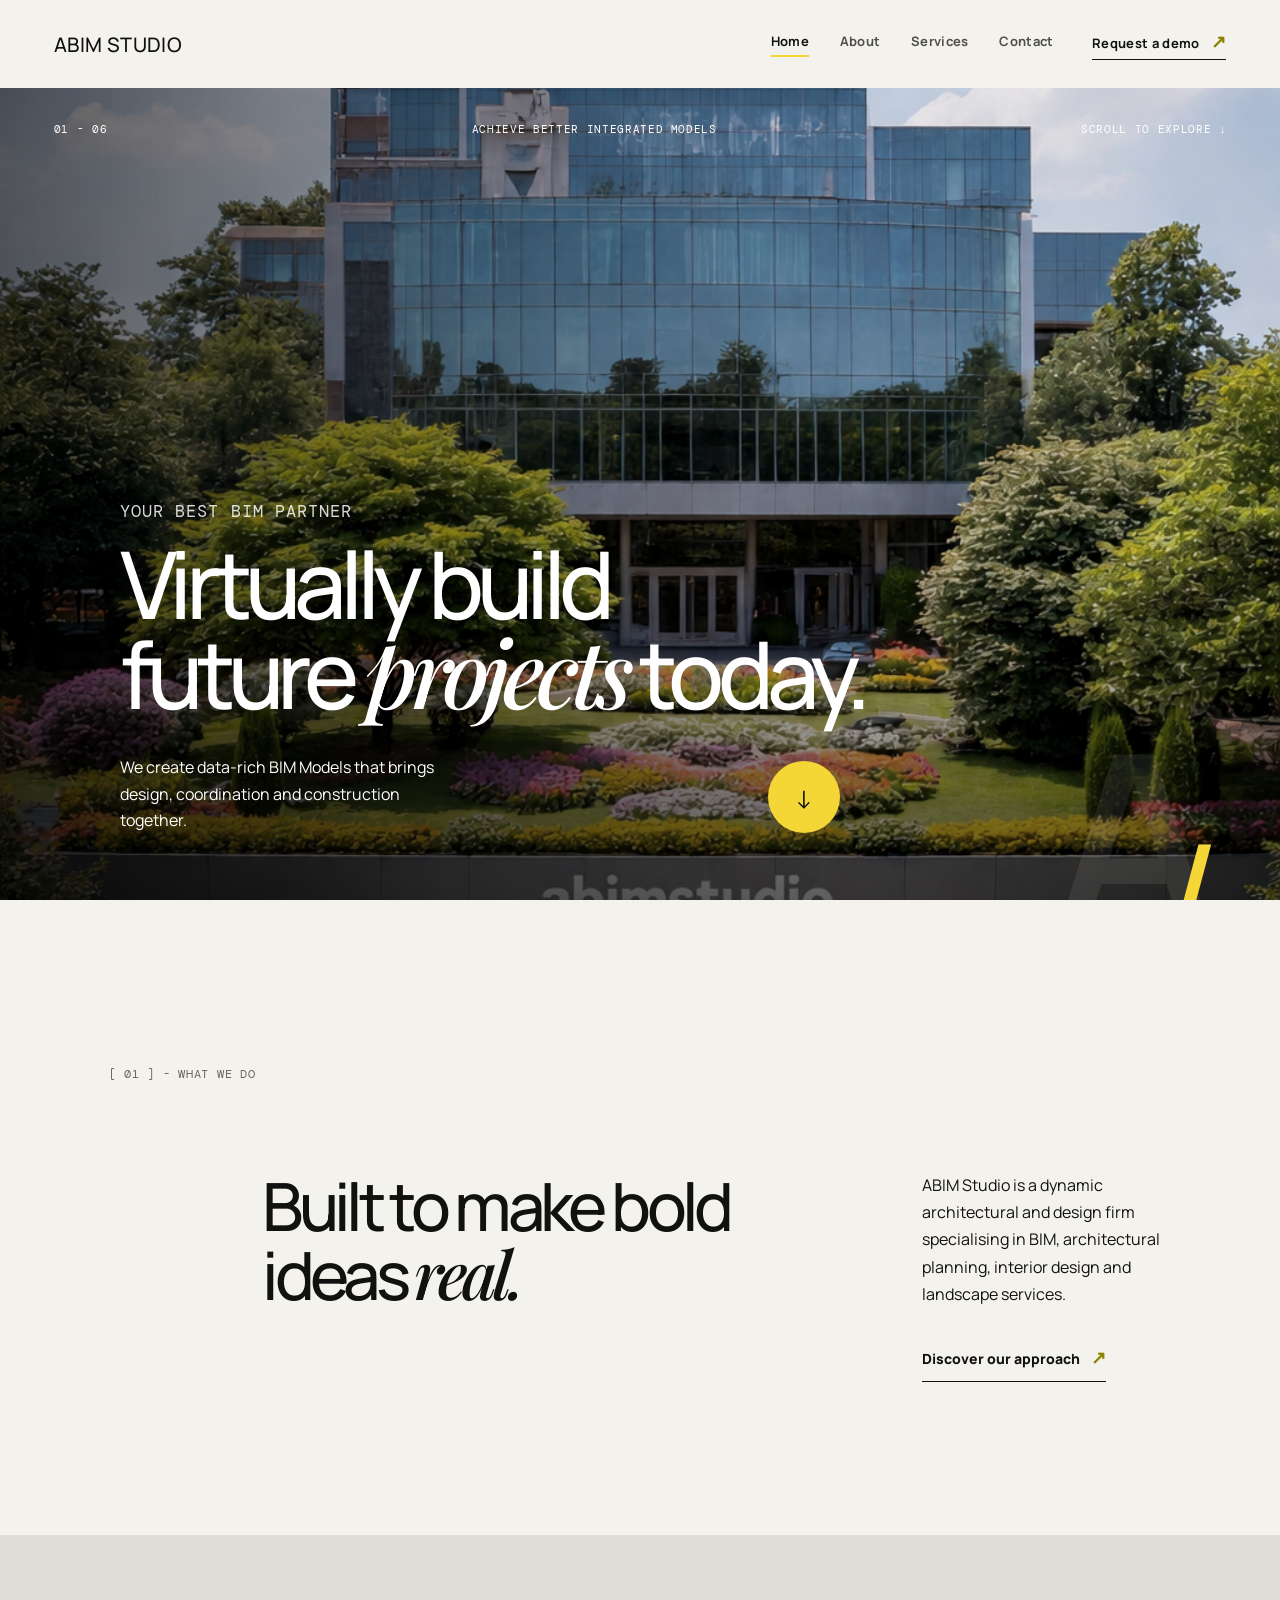
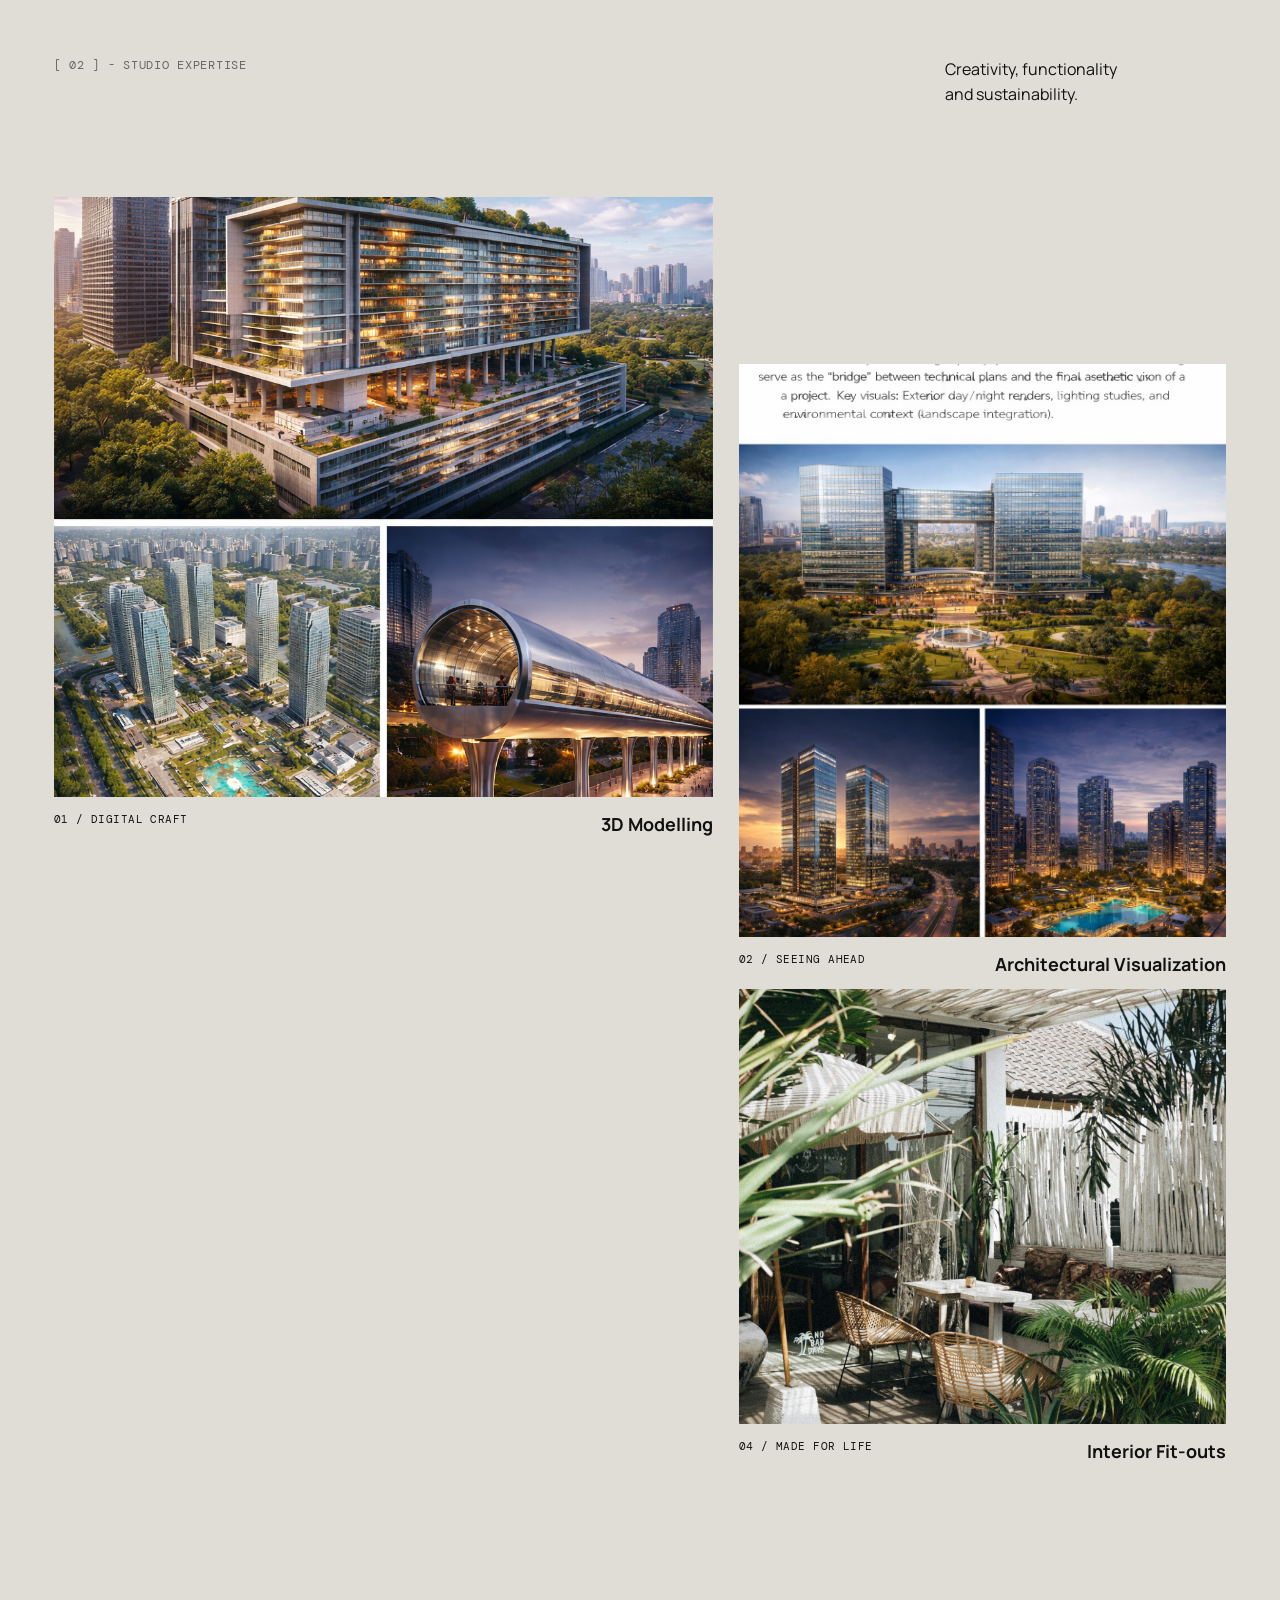
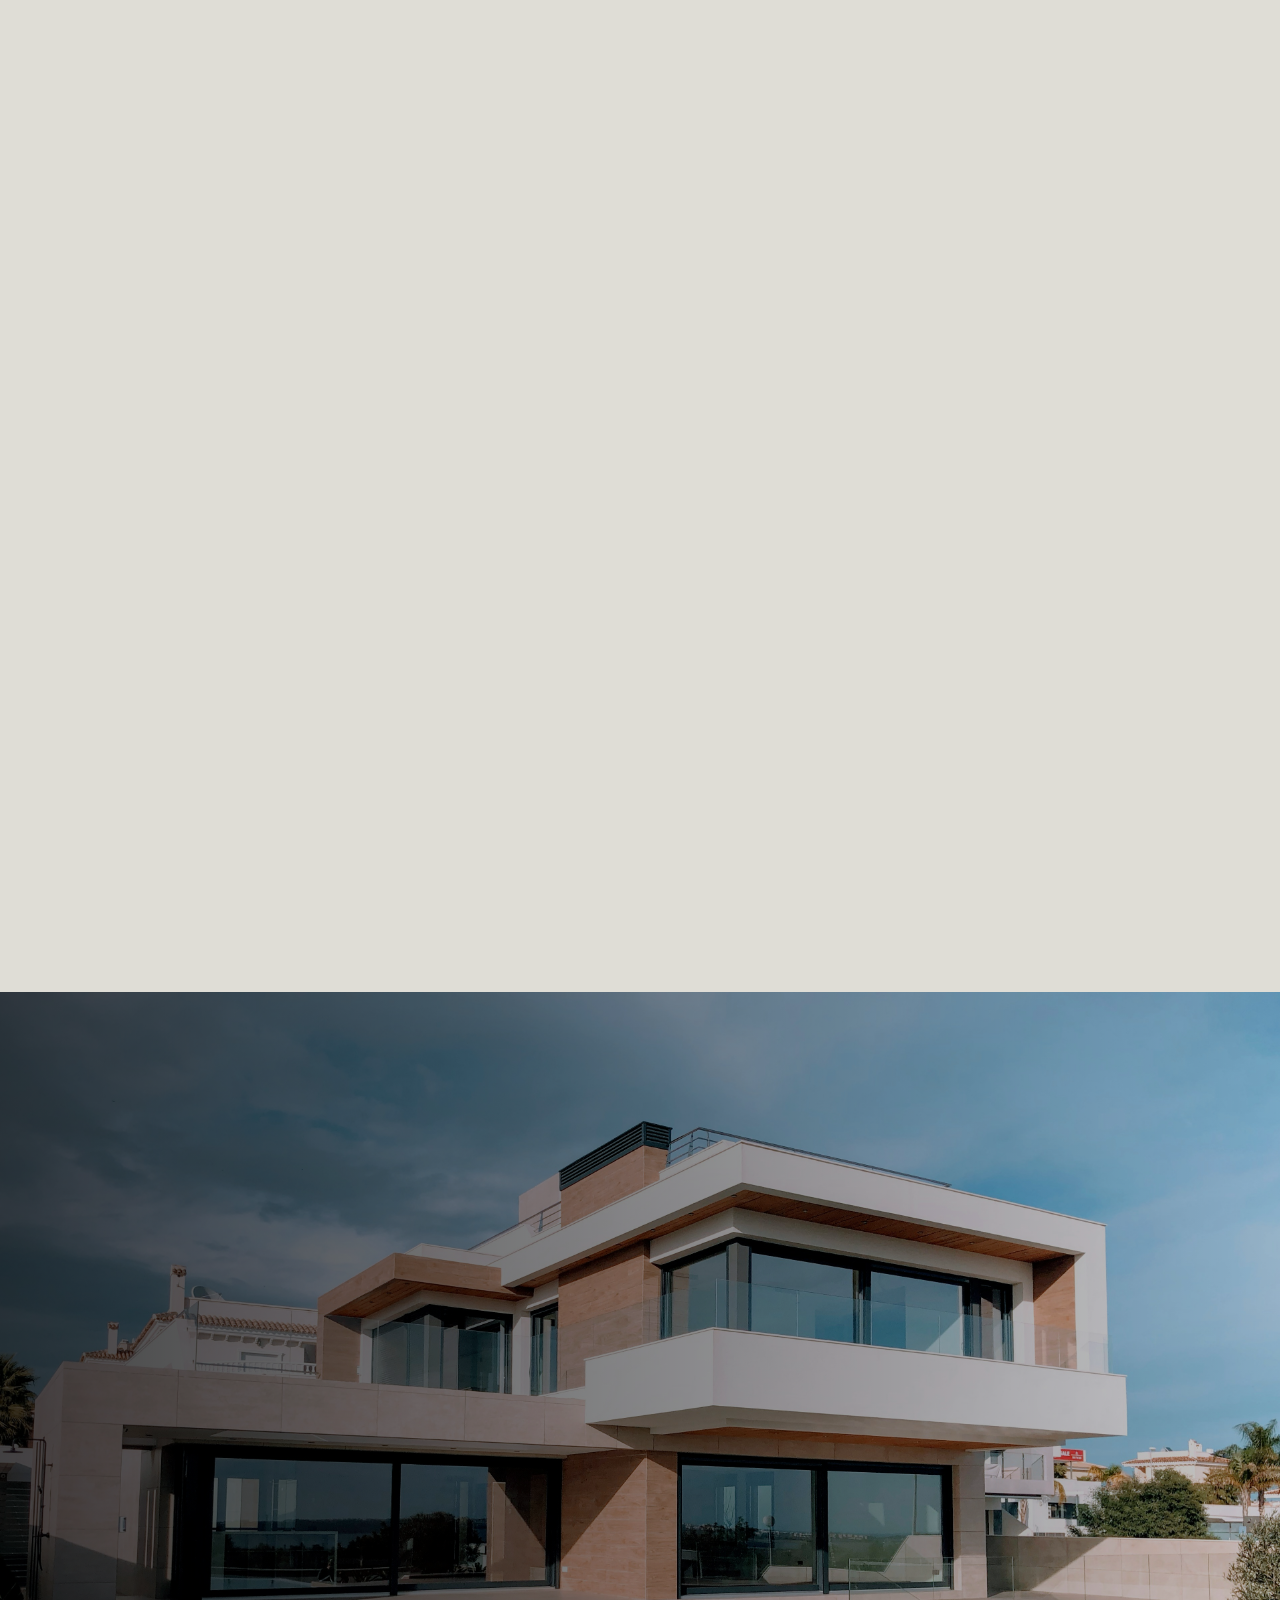
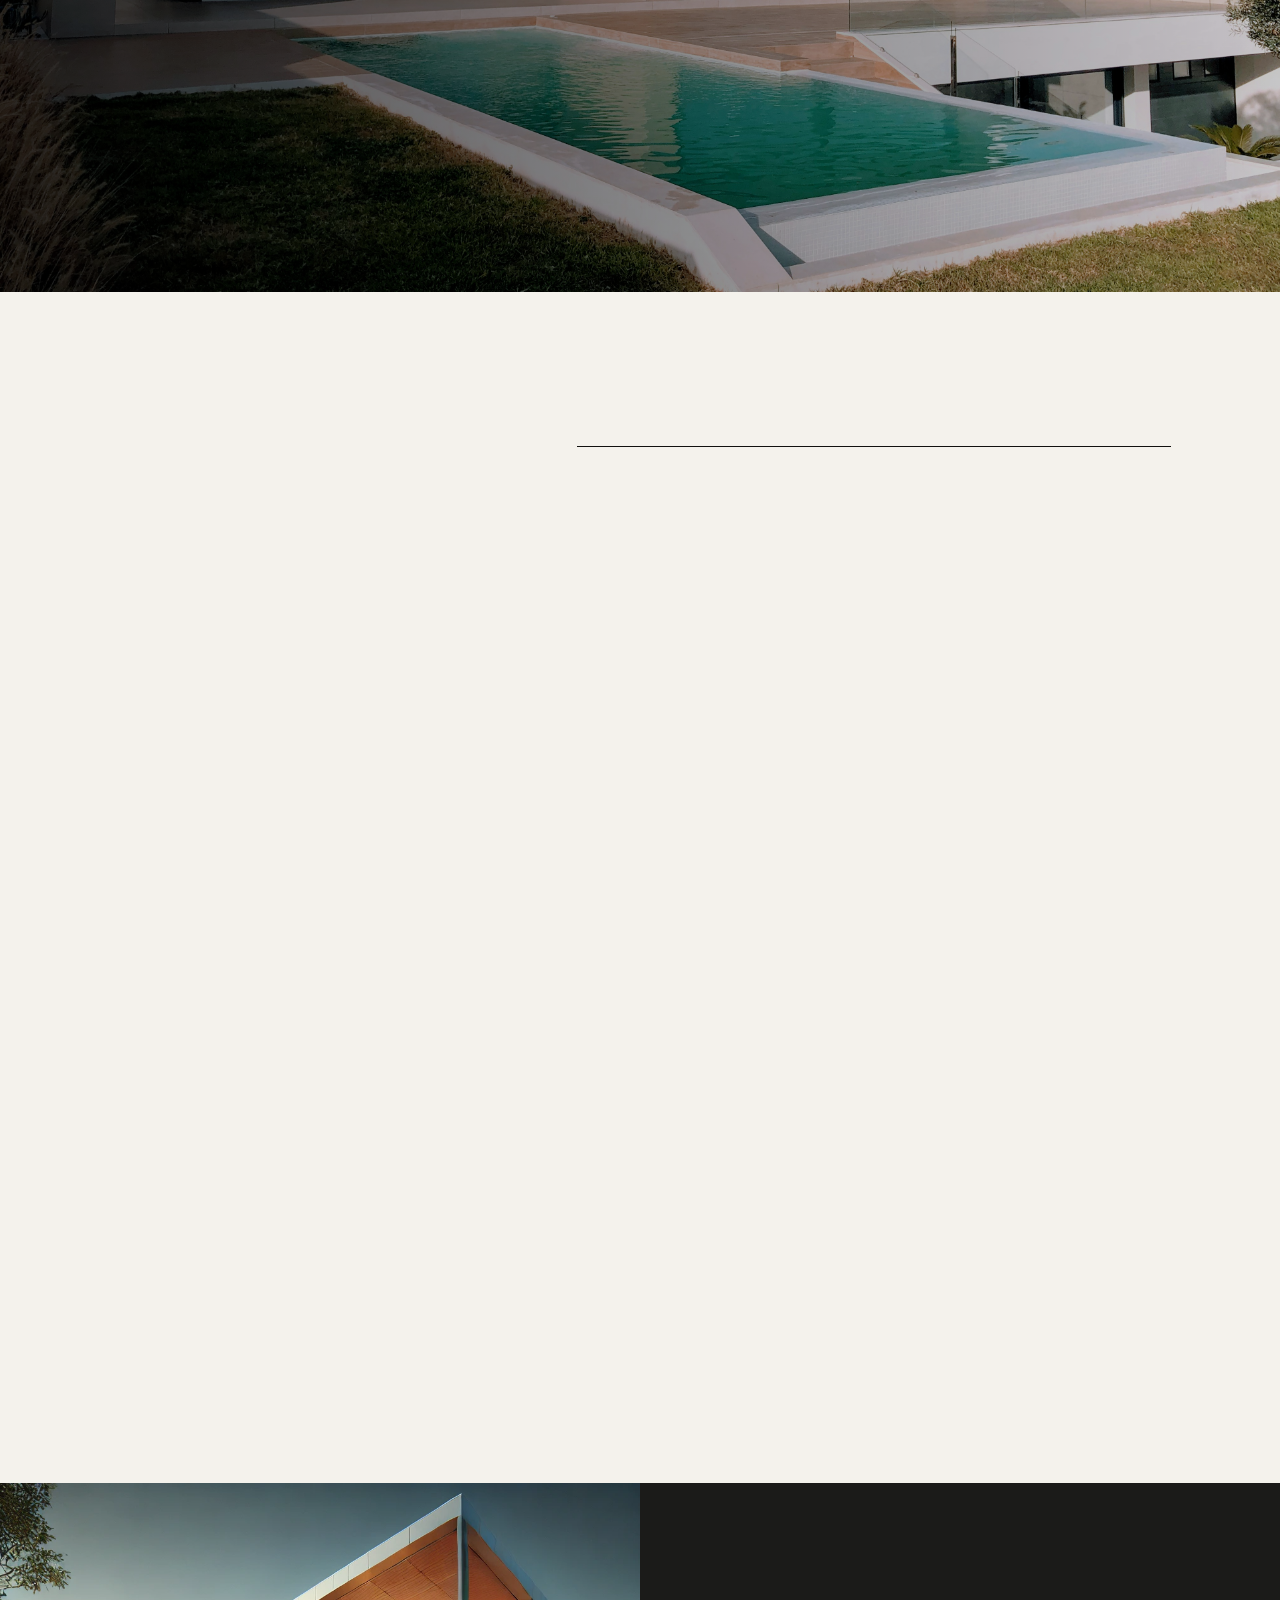
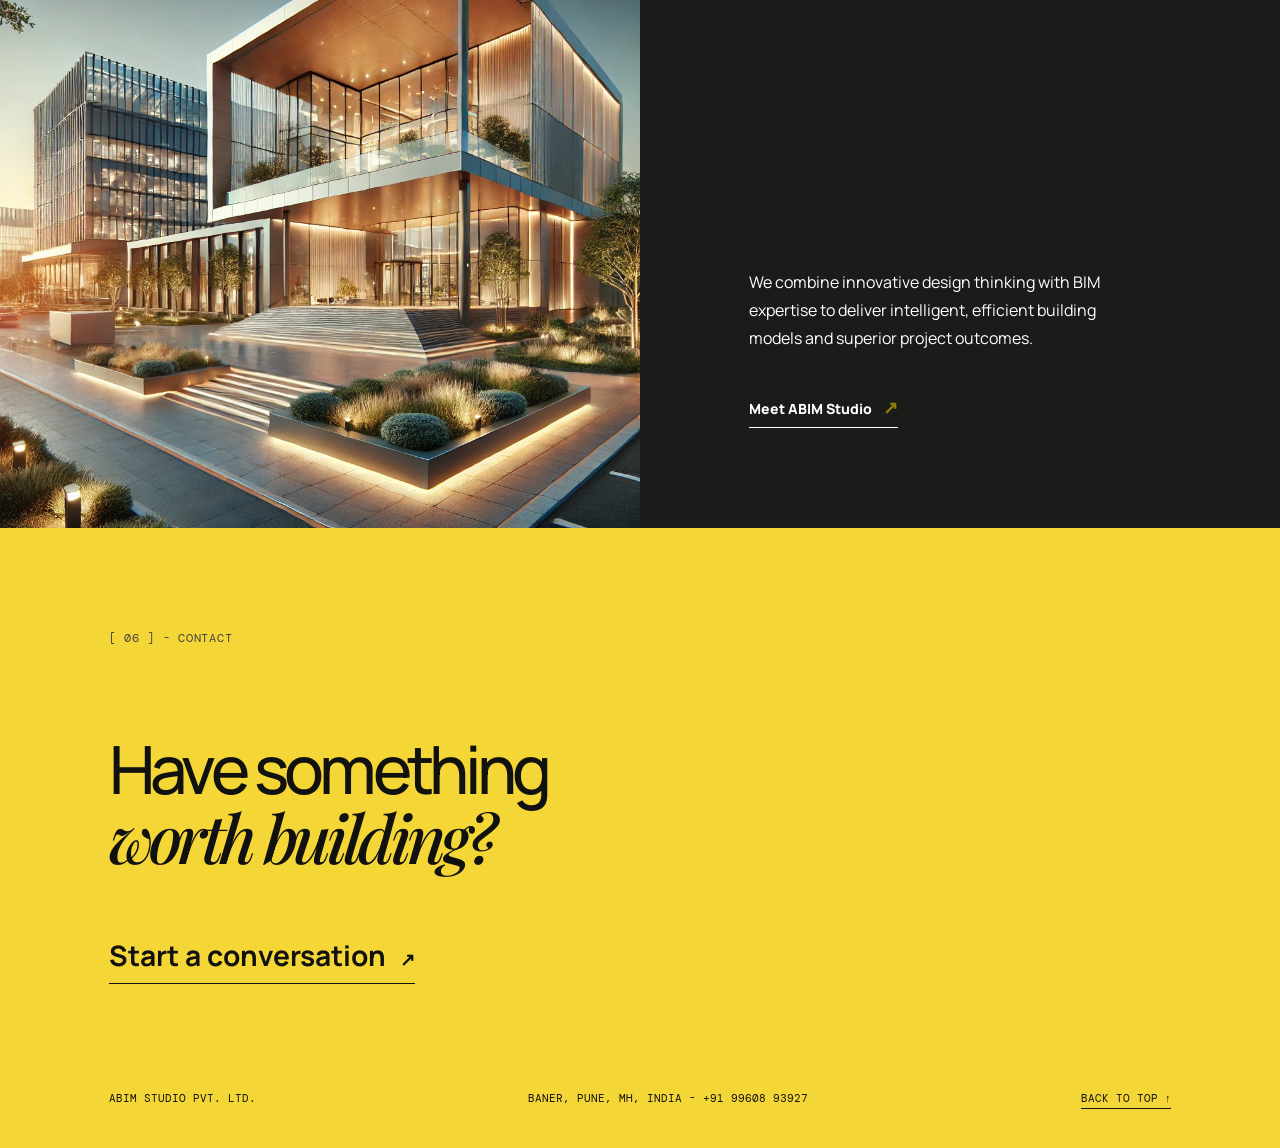
==== commit cbb63390: "Update ABIM homepage imagery and navigation" ====
--- a/index.html
+++ b/index.html
@@ -1,61 +1,66 @@
-<!doctype html>
-<html lang="en">
-  <head>
-    <meta charset="UTF-8" />
-    <meta name="viewport" content="width=device-width, initial-scale=1.0" />
-    <meta name="description" content="ABIM Studio Pvt. Ltd. - Your Best BIM Partner." />
-    <title>ABIM Studio Pvt. Ltd. - Your Best BIM Partner</title>
-    <link rel="preconnect" href="https://fonts.googleapis.com" />
-    <link rel="preconnect" href="https://fonts.gstatic.com" crossorigin />
-    <link href="https://fonts.googleapis.com/css2?family=DM+Mono:wght@400;500&family=Manrope:wght@400;500;600;700;800&family=Playfair+Display:ital,wght@0,500;0,600;1,500&display=swap" rel="stylesheet" />
+<!doctype html>
+<html lang="en">
+  <head>
+    <meta charset="UTF-8" />
+    <meta name="viewport" content="width=device-width, initial-scale=1.0" />
+    <meta name="description" content="ABIM Studio Pvt. Ltd. - Your Best BIM Partner." />
+    <title>ABIM Studio Pvt. Ltd. - Your Best BIM Partner</title>
+    <link rel="preconnect" href="https://fonts.googleapis.com" />
+    <link rel="preconnect" href="https://fonts.gstatic.com" crossorigin />
+    <link href="https://fonts.googleapis.com/css2?family=DM+Mono:wght@400;500&family=Manrope:wght@400;500;600;700;800&family=Playfair+Display:ital,wght@0,500;0,600;1,500&display=swap" rel="stylesheet" />
     <link rel="stylesheet" href="style.css" />
-  </head>
-  <body>
-    <header class="site-header">
-      <a class="brand" href="#top" aria-label="ABIM Studio home"><img src="static/images/Logo%20copy.png" alt="ABIM Studio Pvt. Ltd." /></a>
-      <nav class="desktop-nav" aria-label="Main navigation"><a href="index.html" aria-current="page">Home</a><a href="about.html">About</a><a href="services.html">Services</a><a href="contact.html">Contact</a></nav>
-      <a class="header-cta" href="https://wa.me/919960893927" target="_blank" rel="noopener">Request a demo <span>&nearr;</span></a>
-      <button class="menu-toggle" aria-label="Open menu" aria-expanded="false"><span></span><span></span></button>
-    </header>
-    <div class="mobile-menu" aria-hidden="true"><a href="index.html">Home</a><a href="about.html">About</a><a href="services.html">Services</a><a href="contact.html">Contact</a></div>
-    <main id="top">
-      <section class="hero">
-        <div class="hero-image" role="img" aria-label="ABIM Studio architectural project"></div><div class="hero-scrim"></div>
-        <div class="hero-topline"><span>01 - 06</span><span>Achieve Better Integrated Models</span><span>Scroll to explore &darr;</span></div>
-        <div class="hero-content">
-          <p class="eyebrow light reveal">Your best BIM partner</p>
-          <h1 class="reveal">Virtually build<br />future <i>projects</i> today.</h1>
-          <div class="hero-bottom reveal"><p>Intelligent architecture and BIM services, built around collaboration, clarity and exceptional outcomes.</p><a class="round-link" href="#work" aria-label="Explore ABIM Studio expertise">&darr;</a></div>
-        </div>
-        <div class="hero-number" aria-hidden="true">A<span>/</span></div>
-      </section>
-      <section class="intro" id="approach">
-        <p class="section-label reveal">[ 01 ] - What we do</p>
-        <div class="intro-copy"><h2 class="reveal">Built to make bold ideas <i>real.</i></h2><div class="intro-detail reveal"><p>ABIM Studio is a dynamic architectural and design firm specialising in BIM, architectural planning, interior design and landscape services.</p><a class="text-link" href="#services">Discover our approach <span>&nearr;</span></a></div></div>
-      </section>
-      <section class="projects" id="work">
-        <div class="projects-head"><p class="section-label reveal">[ 02 ] - Studio expertise</p><p class="reveal">Creativity, functionality<br />and sustainability.</p></div>
-        <div class="project-grid">
-          <article class="project project-feature reveal"><a href="#services" class="project-image"><img src="static/images/3d%20modeling.webp" alt="3D architectural model" /><span class="project-arrow">&nearr;</span></a><div class="project-meta"><span>01 / Digital craft</span><h3>3D Modelling</h3></div></article>
-          <article class="project project-tall reveal"><a href="#services" class="project-image"><img src="static/images/Architectural%20Visualization.webp" alt="Architectural visualisation" /><span class="project-arrow">&nearr;</span></a><div class="project-meta"><span>02 / Seeing ahead</span><h3>Architectural Visualization</h3></div></article>
-          <article class="project project-wide reveal"><a href="#services" class="project-image"><img src="static/images/Sustainable%20Design%20Solutions.webp" alt="Sustainable building design" /><span class="project-arrow">&nearr;</span></a><div class="project-meta"><span>03 / Responsible design</span><h3>Sustainable solutions</h3></div></article>
-          <article class="project project-small reveal"><a href="#services" class="project-image"><img src="static/images/Interior%20fit.jpg" alt="Interior fit out" /><span class="project-arrow">&nearr;</span></a><div class="project-meta"><span>04 / Made for life</span><h3>Interior Fit-outs</h3></div></article>
-        </div>
-        <a class="all-projects reveal" href="services.html">Explore all six services <span>&nearr;</span></a>
-      </section>
-      <section class="statement"><div class="statement-image"></div><div class="statement-content"><p class="section-label light reveal">[ 03 ] - Better together</p><blockquote class="reveal">&ldquo;We bring your vision to life with the clarity,<br /><i>craft and confidence to build it well.</i>&rdquo;</blockquote><span class="quote-attribution reveal">- ABIM STUDIO PVT. LTD.</span></div></section>
-      <section class="services" id="services">
-        <div class="services-title"><p class="section-label reveal">[ 04 ] - Capabilities</p><h2 class="reveal">Thinking in<br /><i>dimensions.</i></h2></div>
-        <div class="service-list">
-          <article class="service reveal"><span>01</span><h3>3D Modelling</h3><p>Detailed digital representations for visual exploration and a precise understanding of space.</p><span class="service-icon">&nearr;</span></article>
-          <article class="service reveal"><span>02</span><h3>Architectural Visualization</h3><p>High-quality images and animation that make confident decisions possible before construction.</p><span class="service-icon">&nearr;</span></article>
-          <article class="service reveal"><span>03</span><h3>Project Clash Coordination</h3><p>Potential conflicts identified and resolved early for seamless project execution.</p><span class="service-icon">&nearr;</span></article>
+    <link rel="stylesheet" href="review.css" />
+  </head>
+  <body>
+    <header class="site-header">
+      <a class="brand brand-text" href="#top" aria-label="ABIM Studio home">ABIM STUDIO</a>
+      <nav class="desktop-nav" aria-label="Main navigation"><a href="index.html" aria-current="page">Home</a><a href="about.html">About</a><a href="services.html">Services</a><a href="contact.html">Contact</a></nav>
+      <a class="header-cta" href="https://wa.me/919960893927" target="_blank" rel="noopener">Request a demo <span>&nearr;</span></a>
+      <button class="menu-toggle" aria-label="Open menu" aria-expanded="false"><span></span><span></span></button>
+    </header>
+    <div class="mobile-menu" aria-hidden="true"><a href="index.html">Home</a><a href="about.html">About</a><a href="services.html">Services</a><a href="contact.html">Contact</a></div>
+    <main id="top">
+      <section class="hero">
+        <div class="hero-image" role="img" aria-label="ABIM Studio architectural project"></div><div class="hero-scrim"></div>
+        <div class="hero-topline"><span>01 - 06</span><span>Achieve Better Integrated Models</span><span>Scroll to explore &darr;</span></div>
+        <div class="hero-content">
+          <p class="eyebrow hero-eyebrow light reveal">Your best BIM partner</p>
+          <h1 class="reveal">Virtually build<br />future <i>projects</i> today.</h1>
+          <div class="hero-bottom reveal"><p>We create data-rich BIM Models that brings design, coordination and construction together.</p><a class="round-link" href="#work" aria-label="Explore ABIM Studio expertise">&darr;</a></div>
+        </div>
+        <div class="hero-number" aria-hidden="true">A<span>/</span></div>
+      </section>
+      <section class="intro" id="approach">
+        <p class="section-label reveal">[ 01 ] - What we do</p>
+        <div class="intro-copy"><h2 class="reveal">Built to make bold ideas <i>real.</i></h2><div class="intro-detail reveal"><p>ABIM Studio is a dynamic architectural and design firm specialising in BIM, architectural planning, interior design and landscape services.</p><a class="text-link" href="#services">Discover our approach <span>&nearr;</span></a></div></div>
+      </section>
+      <section class="projects" id="work">
+        <div class="projects-head"><p class="section-label reveal">[ 02 ] - Studio expertise</p><p class="reveal">Creativity, functionality<br />and sustainability.</p></div>
+        <div class="project-grid">
+          <article class="project project-feature reveal"><a href="services.html" class="project-image"><img src="static/images/3D%20Visualisation.png" alt="3D architectural model" /><span class="project-arrow">&nearr;</span></a><div class="project-meta"><span>01 / Digital craft</span><h3>3D Modelling</h3></div></article>
+          <article class="project project-tall reveal"><a href="services.html" class="project-image"><img src="static/images/ChatGPT-Image%20copy.jpeg" alt="Architectural visualisation" /><span class="project-arrow">&nearr;</span></a><div class="project-meta"><span>02 / Seeing ahead</span><h3>Architectural Visualization</h3></div></article>
+          <article class="project project-wide reveal"><a href="services.html" class="project-image"><img src="static/images/Sustainability.png" alt="Sustainable building design" /><span class="project-arrow">&nearr;</span></a><div class="project-meta"><span>03 / Responsible design</span><h3>Sustainable Design Solutions</h3></div></article>
+          <article class="project project-small reveal"><a href="services.html" class="project-image"><img src="static/images/Interior%20fit.jpg" alt="Interior fit-out" /><span class="project-arrow">&nearr;</span></a><div class="project-meta"><span>04 / Made for life</span><h3>Interior Fit-outs</h3></div></article>
+          <article class="project project-clash reveal"><a href="services.html" class="project-image"><img src="static/images/Project%20clash%20coordination.png" alt="Project clash coordination" /><span class="project-arrow">&nearr;</span></a><div class="project-meta"><span>05 / Coordinated delivery</span><h3>Project Clash Coordination</h3></div></article>
+          <article class="project project-documentation reveal"><a href="services.html" class="project-image"><img src="static/images/Construction%20Documentation.jpg%20copy.jpeg" alt="Construction documentation" /><span class="project-arrow">&nearr;</span></a><div class="project-meta"><span>06 / Built with clarity</span><h3>Construction Documentation</h3></div></article>
+        </div>
+        <a class="all-projects reveal" href="services.html">Explore all six services <span>&nearr;</span></a>
+      </section>
+      <section class="statement"><div class="statement-image"></div><div class="statement-content"><p class="section-label light reveal">[ 03 ] - Better together</p><blockquote class="reveal">&ldquo;We bring your vision to life with the clarity,<br /><i>craft and confidence to build it well.</i>&rdquo;</blockquote><span class="quote-attribution reveal">- ABIM STUDIO PVT. LTD.</span></div></section>
+      <section class="services" id="services">
+        <div class="services-title"><p class="section-label reveal">[ 04 ] - Capabilities</p><h2 class="reveal">Thinking in<br /><i>dimensions.</i></h2></div>
+        <div class="service-list">
+          <article class="service reveal"><span>01</span><h3>3D Modelling</h3><p>Detailed digital representations for visual exploration and a precise understanding of space.</p><span class="service-icon">&nearr;</span></article>
+          <article class="service reveal"><span>02</span><h3>Architectural Visualization</h3><p>High-quality images and animation that make confident decisions possible before construction.</p><span class="service-icon">&nearr;</span></article>
+          <article class="service reveal"><span>03</span><h3>Project Clash Coordination</h3><p>Potential conflicts identified and resolved early for seamless project execution.</p><span class="service-icon">&nearr;</span></article>
           <article class="service reveal"><span>04</span><h3>Construction Documentation</h3><p>Precise drawings and specifications that protect design intent through construction.</p><span class="service-icon">&nearr;</span></article>
-        </div>
-      </section>
-      <section class="studio" id="studio"><div class="studio-image reveal"><img src="static/images/why%20abim%20page.webp" alt="ABIM Studio architectural work" /></div><div class="studio-copy"><p class="section-label reveal">[ 05 ] - The studio</p><h2 class="reveal">A practice for<br />the <i>possible.</i></h2><p class="reveal">We combine innovative design thinking with BIM expertise to deliver intelligent, efficient building models and superior project outcomes.</p><a class="text-link reveal" href="about.html">Meet ABIM Studio <span>&nearr;</span></a></div></section>
-      <section class="contact" id="contact"><p class="section-label light reveal">[ 06 ] - Contact</p><h2 class="reveal">Have something<br /><i>worth building?</i></h2><a class="contact-link reveal" href="contact.html">Start a conversation <span>&nearr;</span></a><div class="contact-foot"><span>ABIM Studio Pvt. Ltd.</span><span>Baner, Pune, MH, India - +91 99608 93927</span><a href="#top">Back to top &uarr;</a></div></section>
-    </main>
-    <script src="script.js"></script>
-  </body>
-</html>
+          <article class="service reveal"><span>05</span><h3>Interior Fit-outs</h3><p>Functional, expressive interiors shaped around the people who use them every day.</p><span class="service-icon">&nearr;</span></article>
+          <article class="service reveal"><span>06</span><h3>Sustainable Design Solutions</h3><p>Responsible strategies that balance environmental performance, beauty and long-term value.</p><span class="service-icon">&nearr;</span></article>
+        </div>
+      </section>
+      <section class="studio" id="studio"><div class="studio-image reveal"><img src="static/images/why%20abim%20page.webp" alt="ABIM Studio architectural work" /></div><div class="studio-copy"><p class="section-label reveal">[ 05 ] - The studio</p><h2 class="reveal">A practice for<br />the <i>possible.</i></h2><p class="reveal">We combine innovative design thinking with BIM expertise to deliver intelligent, efficient building models and superior project outcomes.</p><a class="text-link reveal" href="about.html">Meet ABIM Studio <span>&nearr;</span></a></div></section>
+      <section class="contact" id="contact"><p class="section-label light reveal">[ 06 ] - Contact</p><h2 class="reveal">Have something<br /><i>worth building?</i></h2><a class="contact-link reveal" href="contact.html">Start a conversation <span>&nearr;</span></a><div class="contact-foot"><span>ABIM Studio Pvt. Ltd.</span><span>Baner, Pune, MH, India - +91 99608 93927</span><a href="#top">Back to top &uarr;</a></div></section>
+    </main>
+    <script src="script.js"></script>
+  </body>
+</html>
--- a/review.css
+++ b/review.css
@@ -0,0 +1,17 @@
+/* Homepage review updates */
+.site-header { position: fixed; }
+.page-shell .site-header { position: fixed; }
+.desktop-nav { margin-left: auto; gap: 2.4vw; }
+.header-cta { margin-left: 3vw; }
+.brand-text { font-size: 20px; font-weight: 500; letter-spacing: .02em; white-space: nowrap; }
+.hero-image { background-image: url("static/images/abimstudio.png"); filter: saturate(.8) contrast(1.04); }
+.hero-eyebrow { font-size: 17px; }
+.project-clash { margin-top: 6vw; }
+.project-documentation { margin-top: 2vw; }
+.project-clash .project-image { aspect-ratio: 1.08; }
+.project-documentation .project-image { aspect-ratio: 1.42; }
+
+@media (max-width: 760px) {
+  .brand-text { font-size: 17px; }
+  .project-clash, .project-documentation { margin-top: 0; }
+}
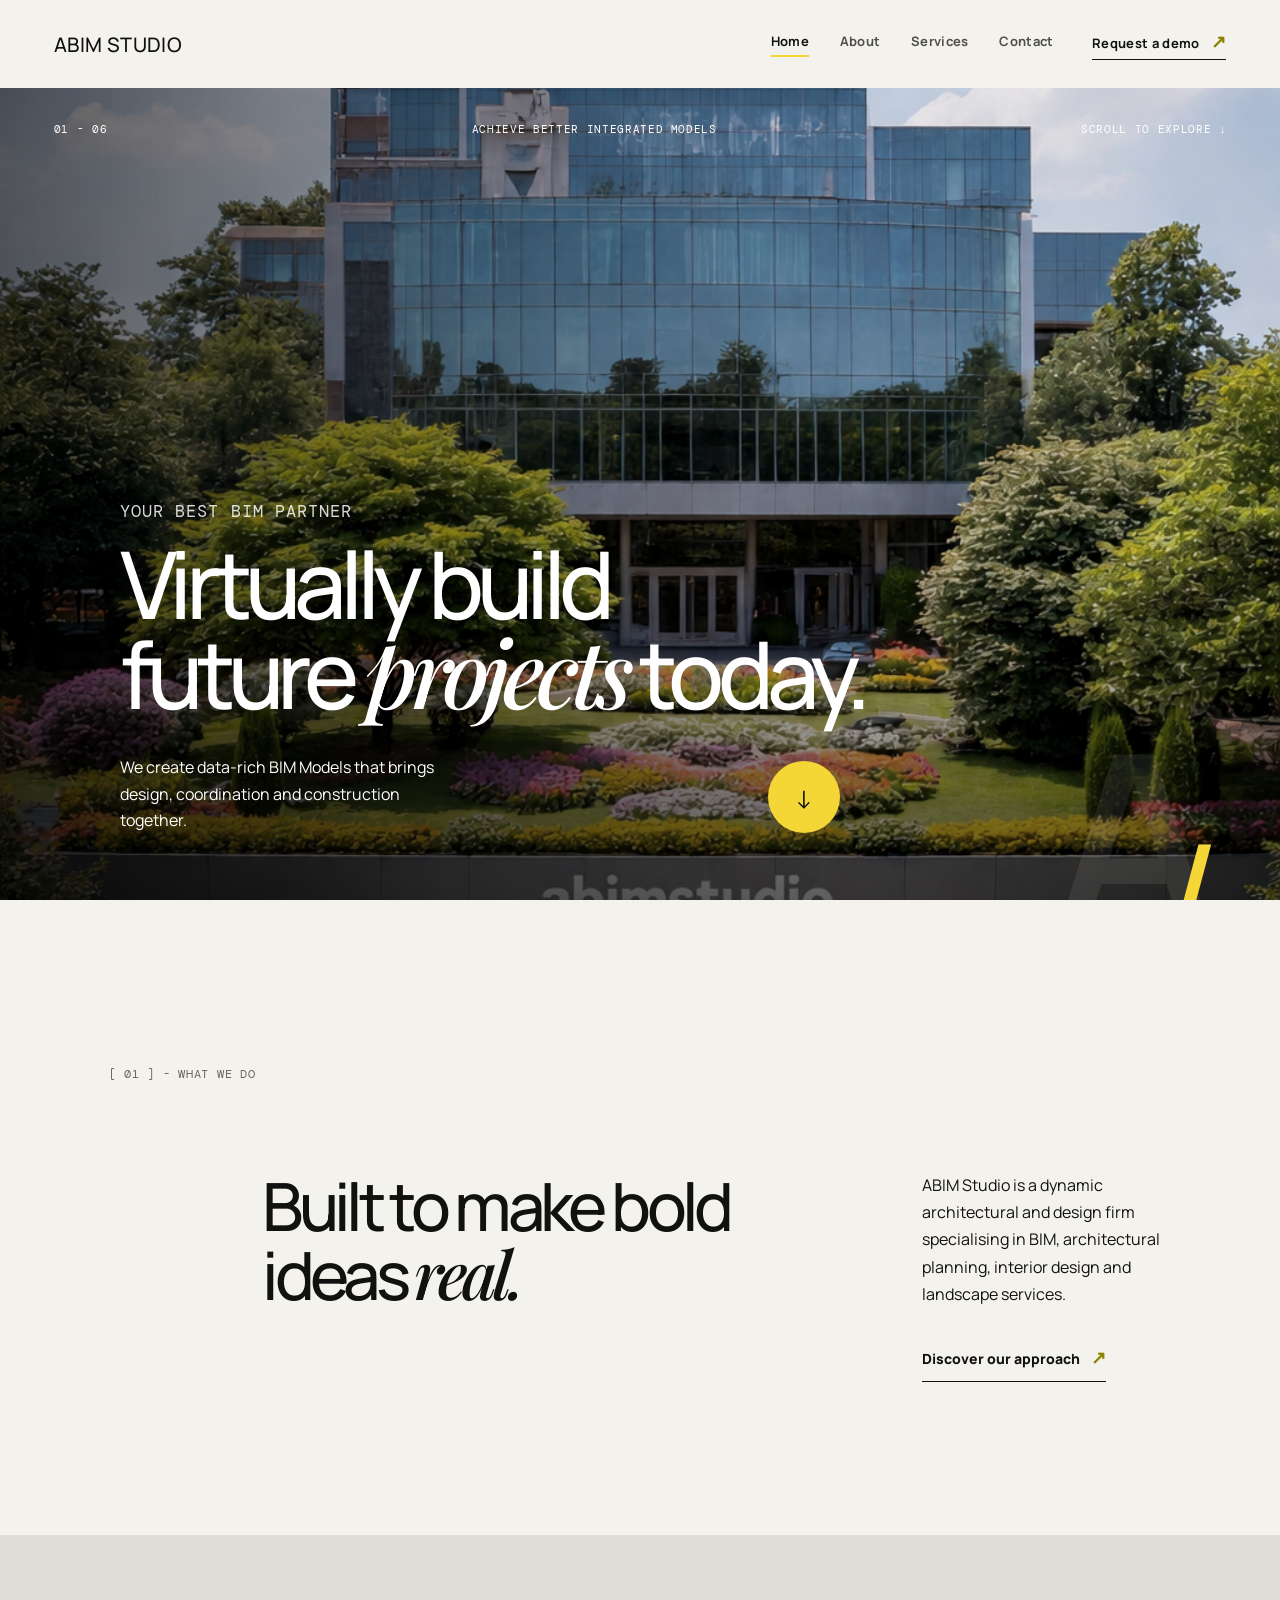
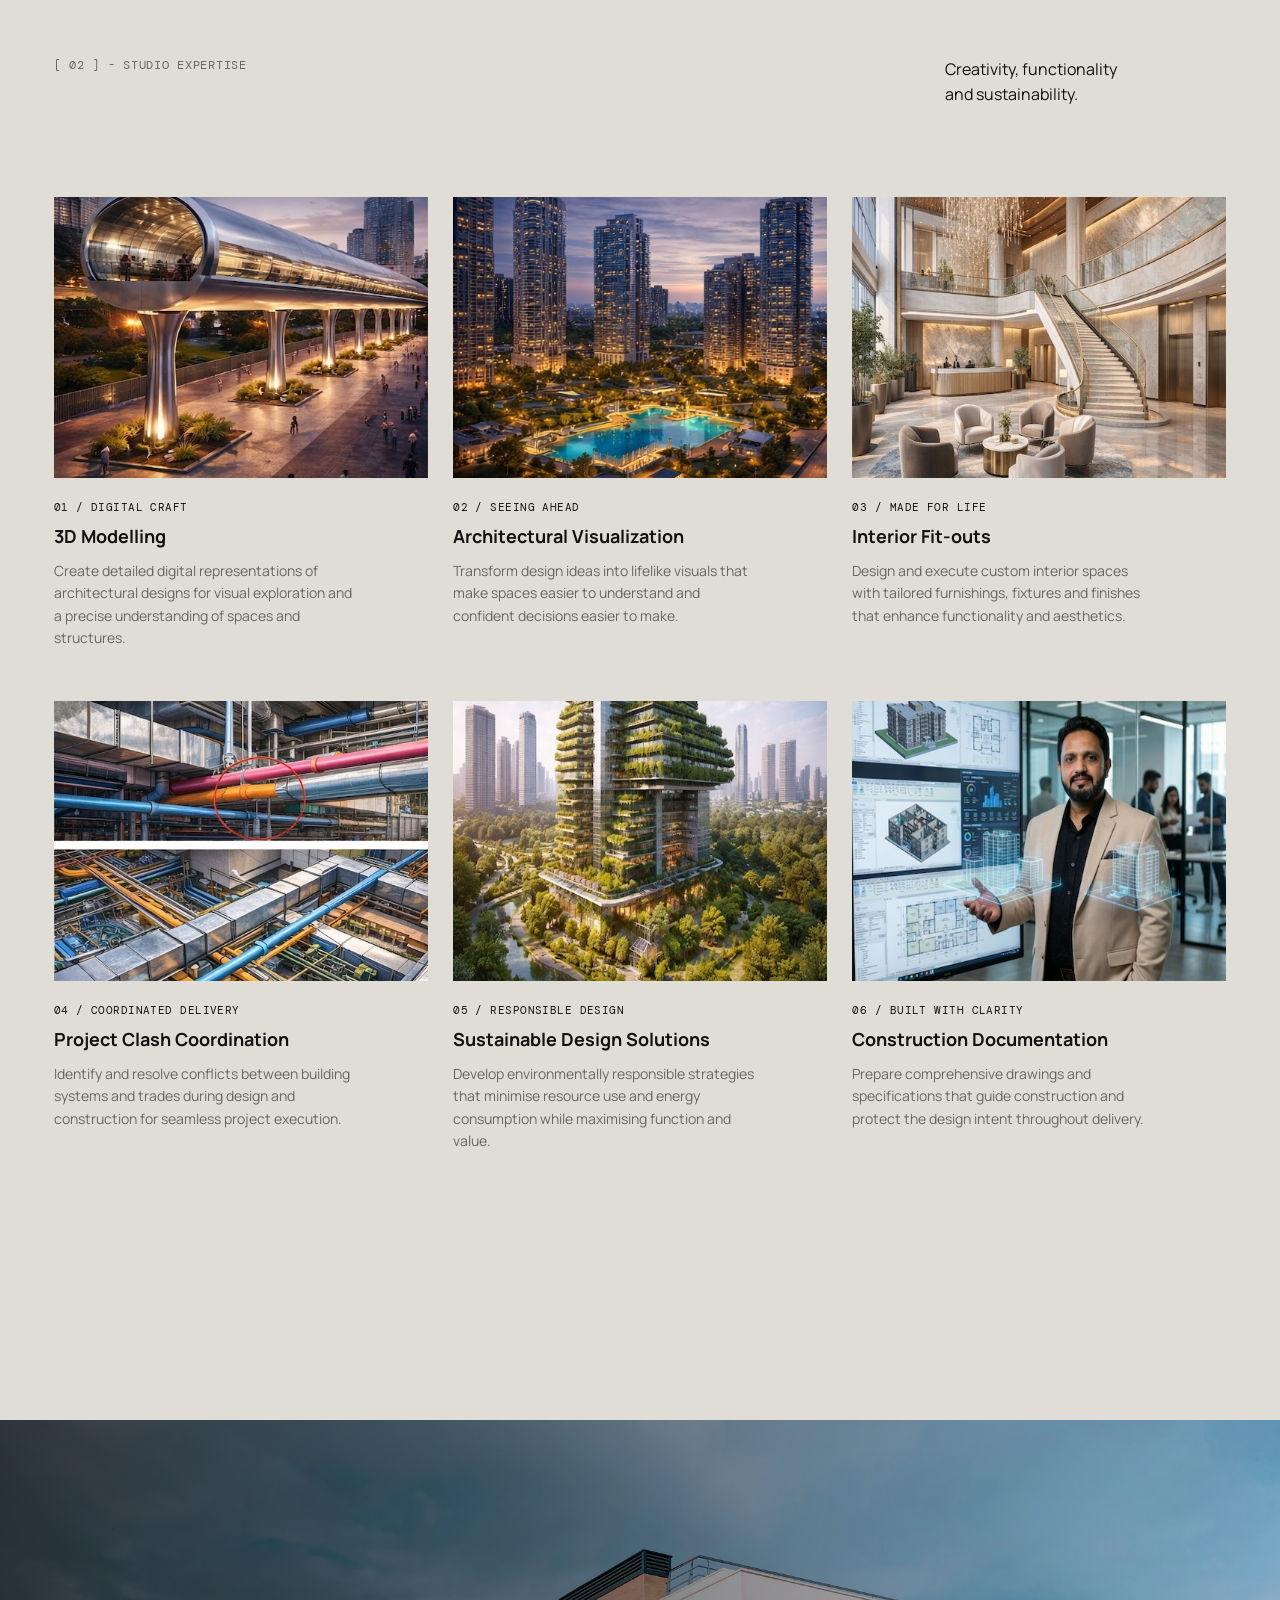
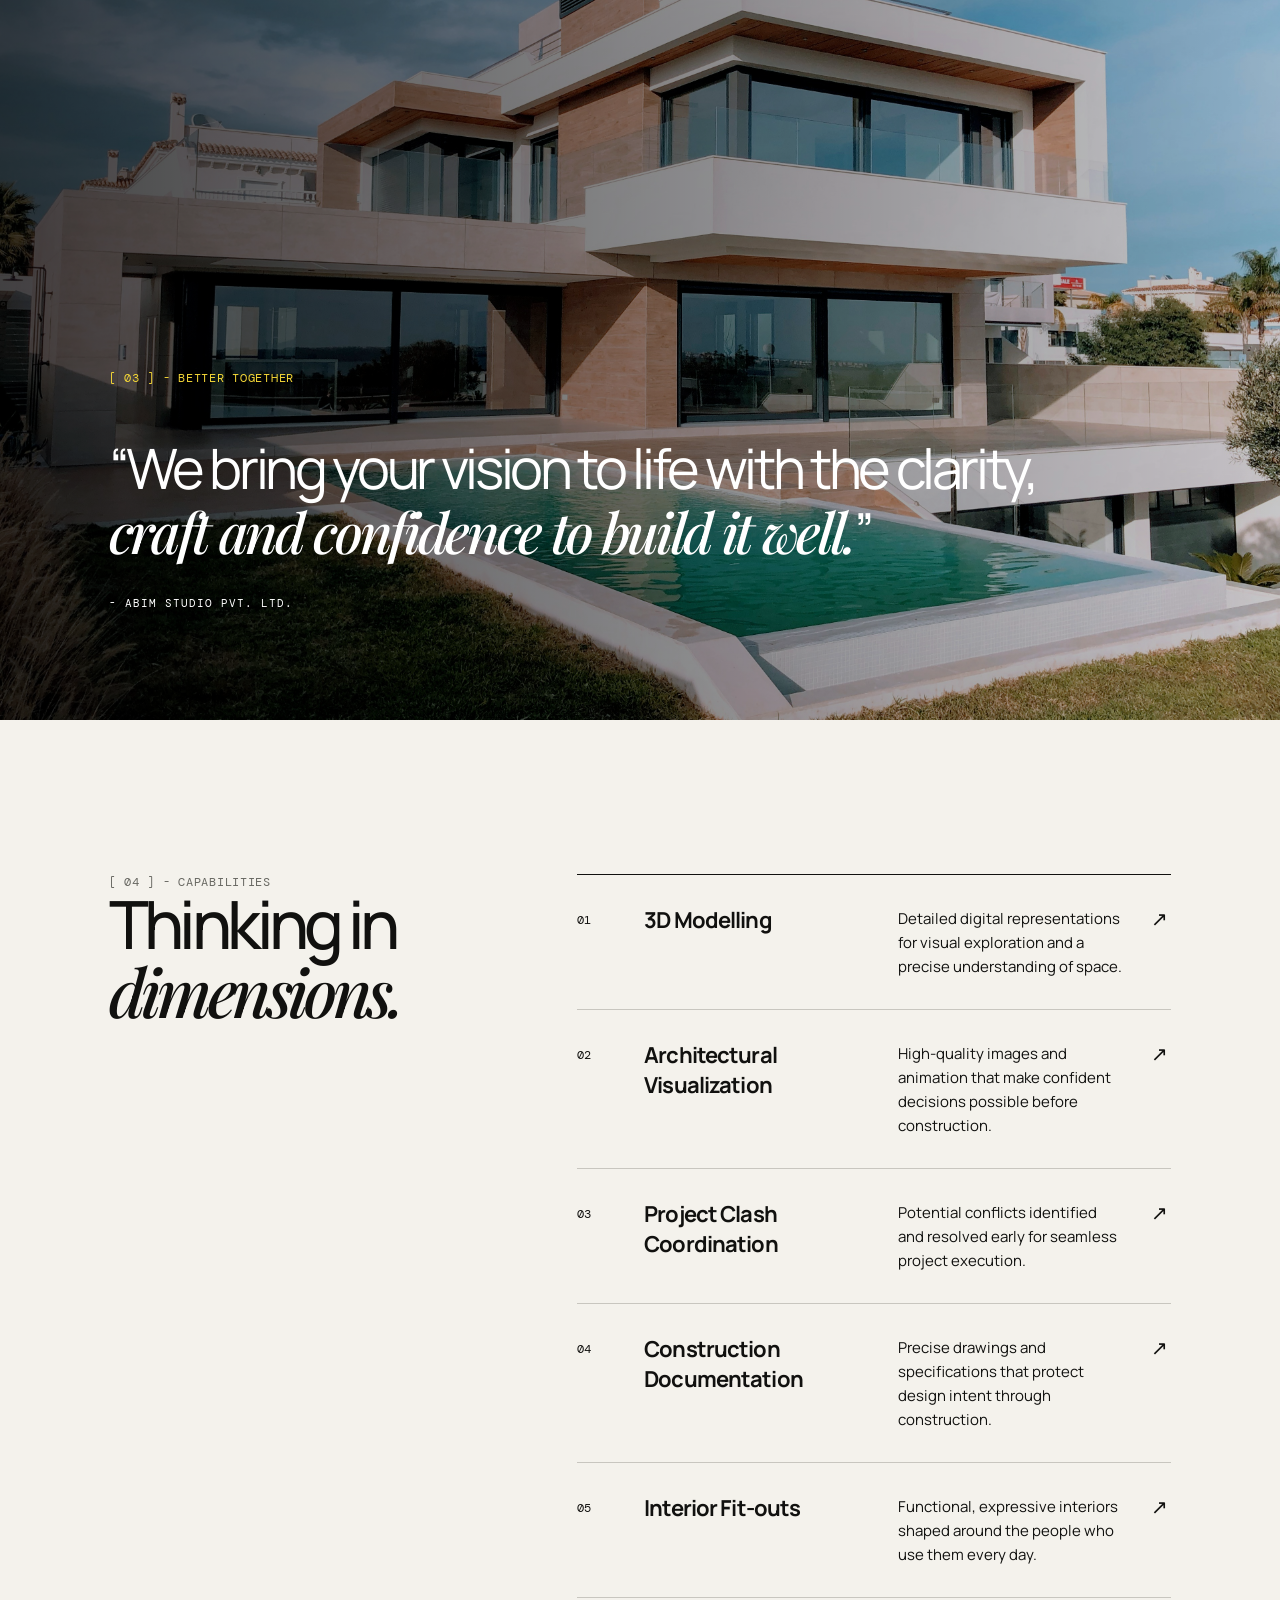
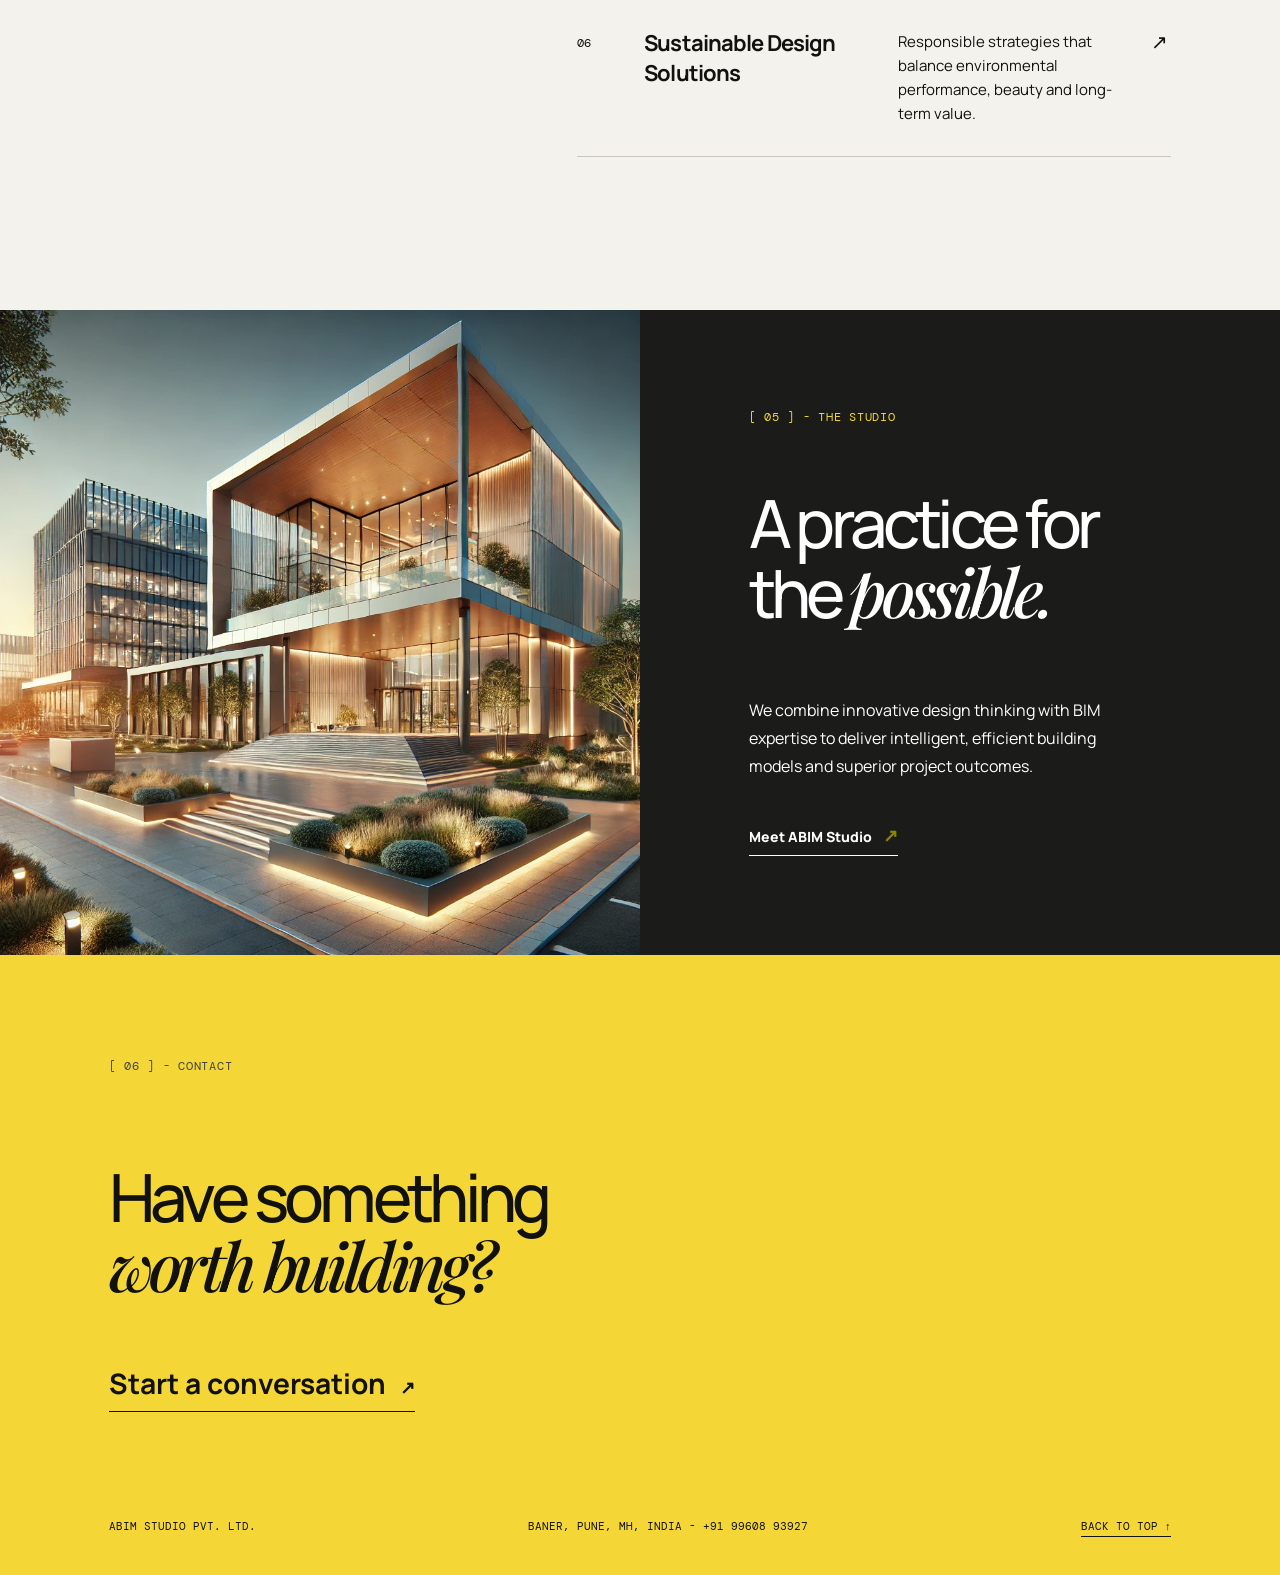
==== commit 05927ba4: "Fix ABIM service gallery images and layout" ====
--- a/index.html
+++ b/index.html
@@ -37,12 +37,12 @@
       <section class="projects" id="work">
         <div class="projects-head"><p class="section-label reveal">[ 02 ] - Studio expertise</p><p class="reveal">Creativity, functionality<br />and sustainability.</p></div>
         <div class="project-grid">
-          <article class="project project-feature reveal"><a href="services.html" class="project-image"><img src="static/images/3D%20Visualisation.png" alt="3D architectural model" /><span class="project-arrow">&nearr;</span></a><div class="project-meta"><span>01 / Digital craft</span><h3>3D Modelling</h3></div></article>
-          <article class="project project-tall reveal"><a href="services.html" class="project-image"><img src="static/images/ChatGPT-Image%20copy.jpeg" alt="Architectural visualisation" /><span class="project-arrow">&nearr;</span></a><div class="project-meta"><span>02 / Seeing ahead</span><h3>Architectural Visualization</h3></div></article>
-          <article class="project project-wide reveal"><a href="services.html" class="project-image"><img src="static/images/Sustainability.png" alt="Sustainable building design" /><span class="project-arrow">&nearr;</span></a><div class="project-meta"><span>03 / Responsible design</span><h3>Sustainable Design Solutions</h3></div></article>
-          <article class="project project-small reveal"><a href="services.html" class="project-image"><img src="static/images/Interior%20fit.jpg" alt="Interior fit-out" /><span class="project-arrow">&nearr;</span></a><div class="project-meta"><span>04 / Made for life</span><h3>Interior Fit-outs</h3></div></article>
-          <article class="project project-clash reveal"><a href="services.html" class="project-image"><img src="static/images/Project%20clash%20coordination.png" alt="Project clash coordination" /><span class="project-arrow">&nearr;</span></a><div class="project-meta"><span>05 / Coordinated delivery</span><h3>Project Clash Coordination</h3></div></article>
-          <article class="project project-documentation reveal"><a href="services.html" class="project-image"><img src="static/images/Construction%20Documentation.jpg%20copy.jpeg" alt="Construction documentation" /><span class="project-arrow">&nearr;</span></a><div class="project-meta"><span>06 / Built with clarity</span><h3>Construction Documentation</h3></div></article>
+          <article class="project reveal"><a href="services.html" class="project-image"><img src="static/images/3D%20Visualisation.jpeg" alt="3D modelling concept" /><span class="project-arrow">&nearr;</span></a><div class="project-meta"><span>01 / Digital craft</span><h3>3D Modelling</h3><p class="project-description">Create detailed digital representations of architectural designs for visual exploration and a precise understanding of spaces and structures.</p></div></article>
+          <article class="project reveal"><a href="services.html" class="project-image"><img src="static/images/ChatGPT-Image.jpeg" alt="Architectural visualisation of a residential development" /><span class="project-arrow">&nearr;</span></a><div class="project-meta"><span>02 / Seeing ahead</span><h3>Architectural Visualization</h3><p class="project-description">Transform design ideas into lifelike visuals that make spaces easier to understand and confident decisions easier to make.</p></div></article>
+          <article class="project reveal"><a href="services.html" class="project-image"><img src="static/images/Interior%20Fit-outs.jpeg" alt="Interior fit-out design" /><span class="project-arrow">&nearr;</span></a><div class="project-meta"><span>03 / Made for life</span><h3>Interior Fit-outs</h3><p class="project-description">Design and execute custom interior spaces with tailored furnishings, fixtures and finishes that enhance functionality and aesthetics.</p></div></article>
+          <article class="project reveal"><a href="services.html" class="project-image"><img src="static/images/Project%20clash%20coordination.jpeg" alt="Project clash coordination across building systems" /><span class="project-arrow">&nearr;</span></a><div class="project-meta"><span>04 / Coordinated delivery</span><h3>Project Clash Coordination</h3><p class="project-description">Identify and resolve conflicts between building systems and trades during design and construction for seamless project execution.</p></div></article>
+          <article class="project reveal"><a href="services.html" class="project-image"><img src="static/images/Sustainability.jpeg" alt="Sustainable design solution" /><span class="project-arrow">&nearr;</span></a><div class="project-meta"><span>05 / Responsible design</span><h3>Sustainable Design Solutions</h3><p class="project-description">Develop environmentally responsible strategies that minimise resource use and energy consumption while maximising function and value.</p></div></article>
+          <article class="project reveal"><a href="services.html" class="project-image"><img src="static/images/Construction%20Documentation.jpg.jpeg" alt="Construction documentation and BIM coordination" /><span class="project-arrow">&nearr;</span></a><div class="project-meta"><span>06 / Built with clarity</span><h3>Construction Documentation</h3><p class="project-description">Prepare comprehensive drawings and specifications that guide construction and protect the design intent throughout delivery.</p></div></article>
         </div>
         <a class="all-projects reveal" href="services.html">Explore all six services <span>&nearr;</span></a>
       </section>
--- a/review.css
+++ b/review.css
@@ -6,12 +6,21 @@
 .brand-text { font-size: 20px; font-weight: 500; letter-spacing: .02em; white-space: nowrap; }
 .hero-image { background-image: url("static/images/abimstudio.png"); filter: saturate(.8) contrast(1.04); }
 .hero-eyebrow { font-size: 17px; }
-.project-clash { margin-top: 6vw; }
-.project-documentation { margin-top: 2vw; }
-.project-clash .project-image { aspect-ratio: 1.08; }
-.project-documentation .project-image { aspect-ratio: 1.42; }
+.projects .project-grid { display: grid; grid-template-columns: repeat(3, minmax(0, 1fr)); gap: clamp(28px, 4vw, 64px) 2vw; align-items: start; }
+.projects .project { grid-column: auto; margin: 0; }
+.projects .project .project-image { aspect-ratio: 4 / 3; }
+.project-meta { display: block; margin-top: 16px; }
+.project-meta h3 { margin-top: 8px; }
+.project-description { color: var(--muted); font-size: 14px; line-height: 1.6; margin: 12px 0 0; max-width: 34ch; }
 
 @media (max-width: 760px) {
   .brand-text { font-size: 17px; }
-  .project-clash, .project-documentation { margin-top: 0; }
+  .projects .project-grid { display: grid; grid-template-columns: 1fr; gap: 42px; }
+  .projects .project { margin: 0 !important; }
+  .projects .project .project-image { aspect-ratio: 4 / 3; }
+  .project-description { font-size: 14px; max-width: 38ch; }
 }
+
+@media (min-width: 761px) and (max-width: 1050px) {
+  .projects .project-grid { grid-template-columns: repeat(2, minmax(0, 1fr)); }
+}
